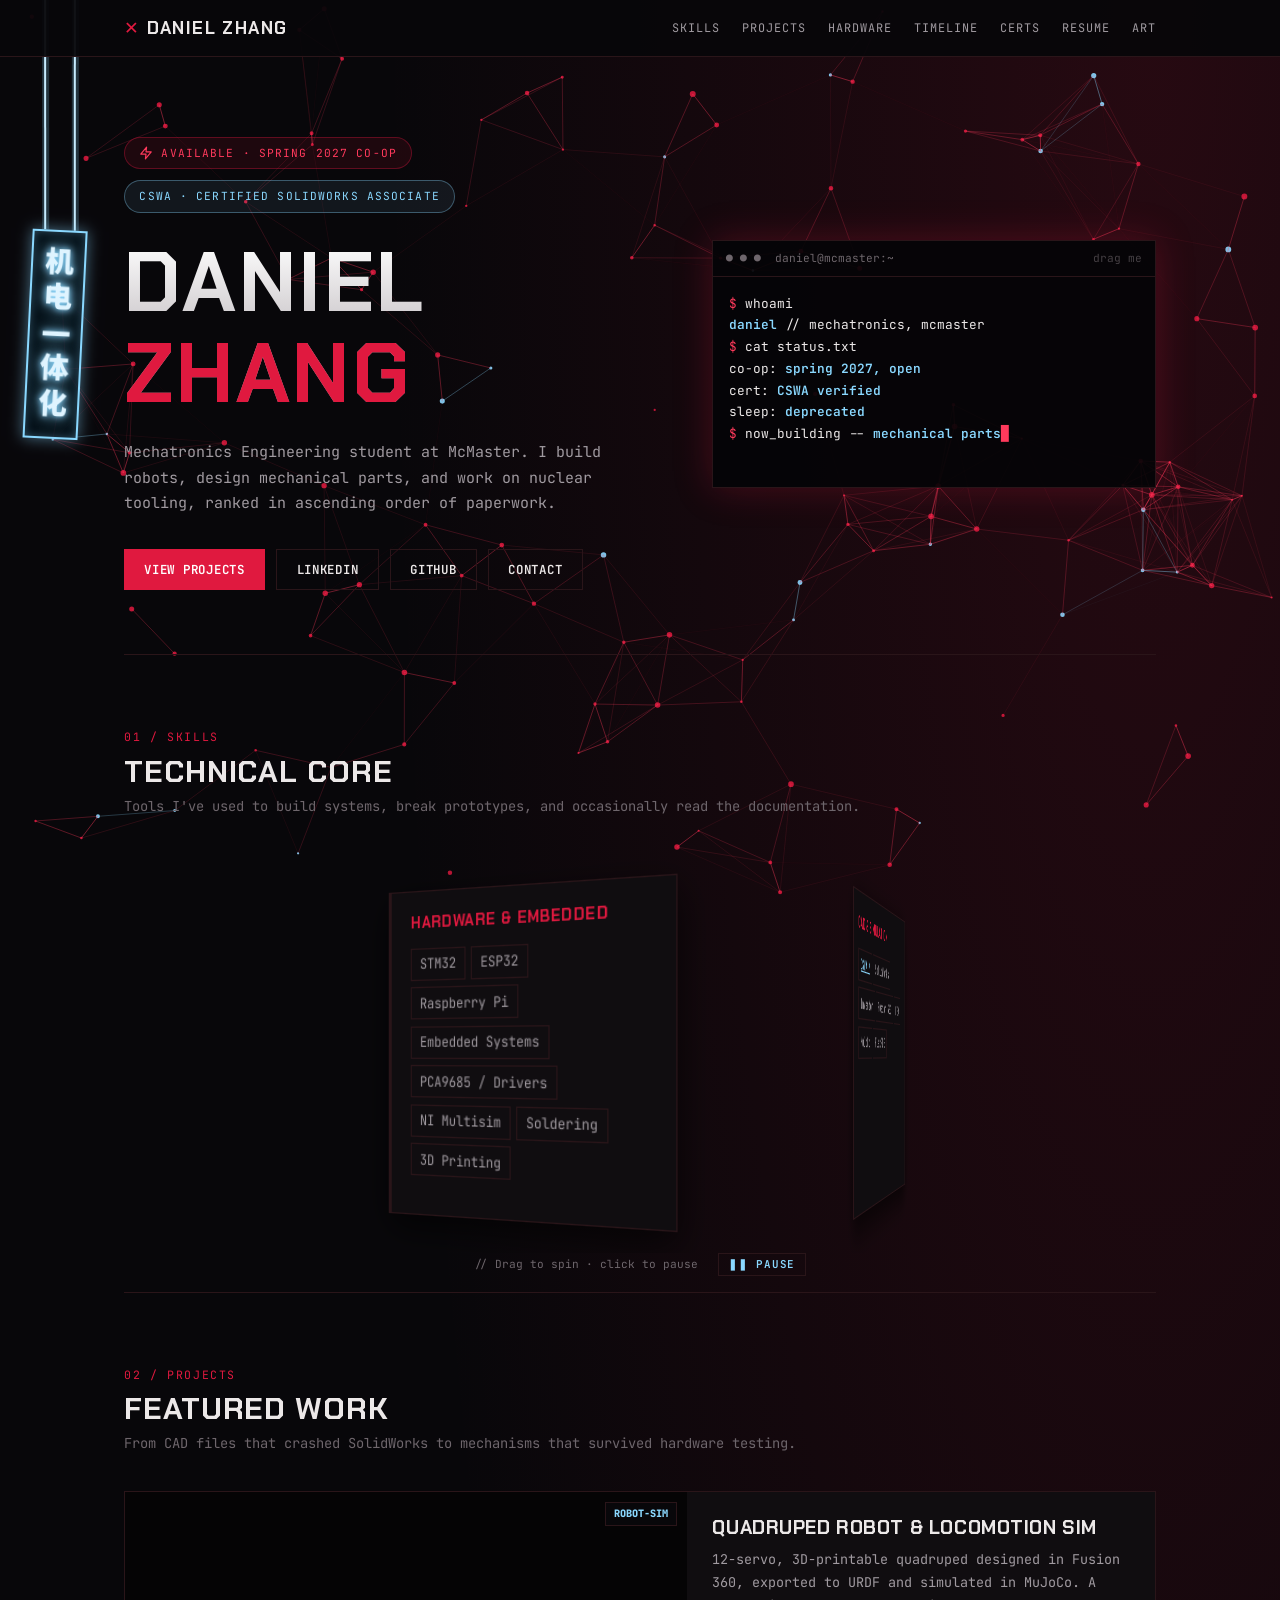
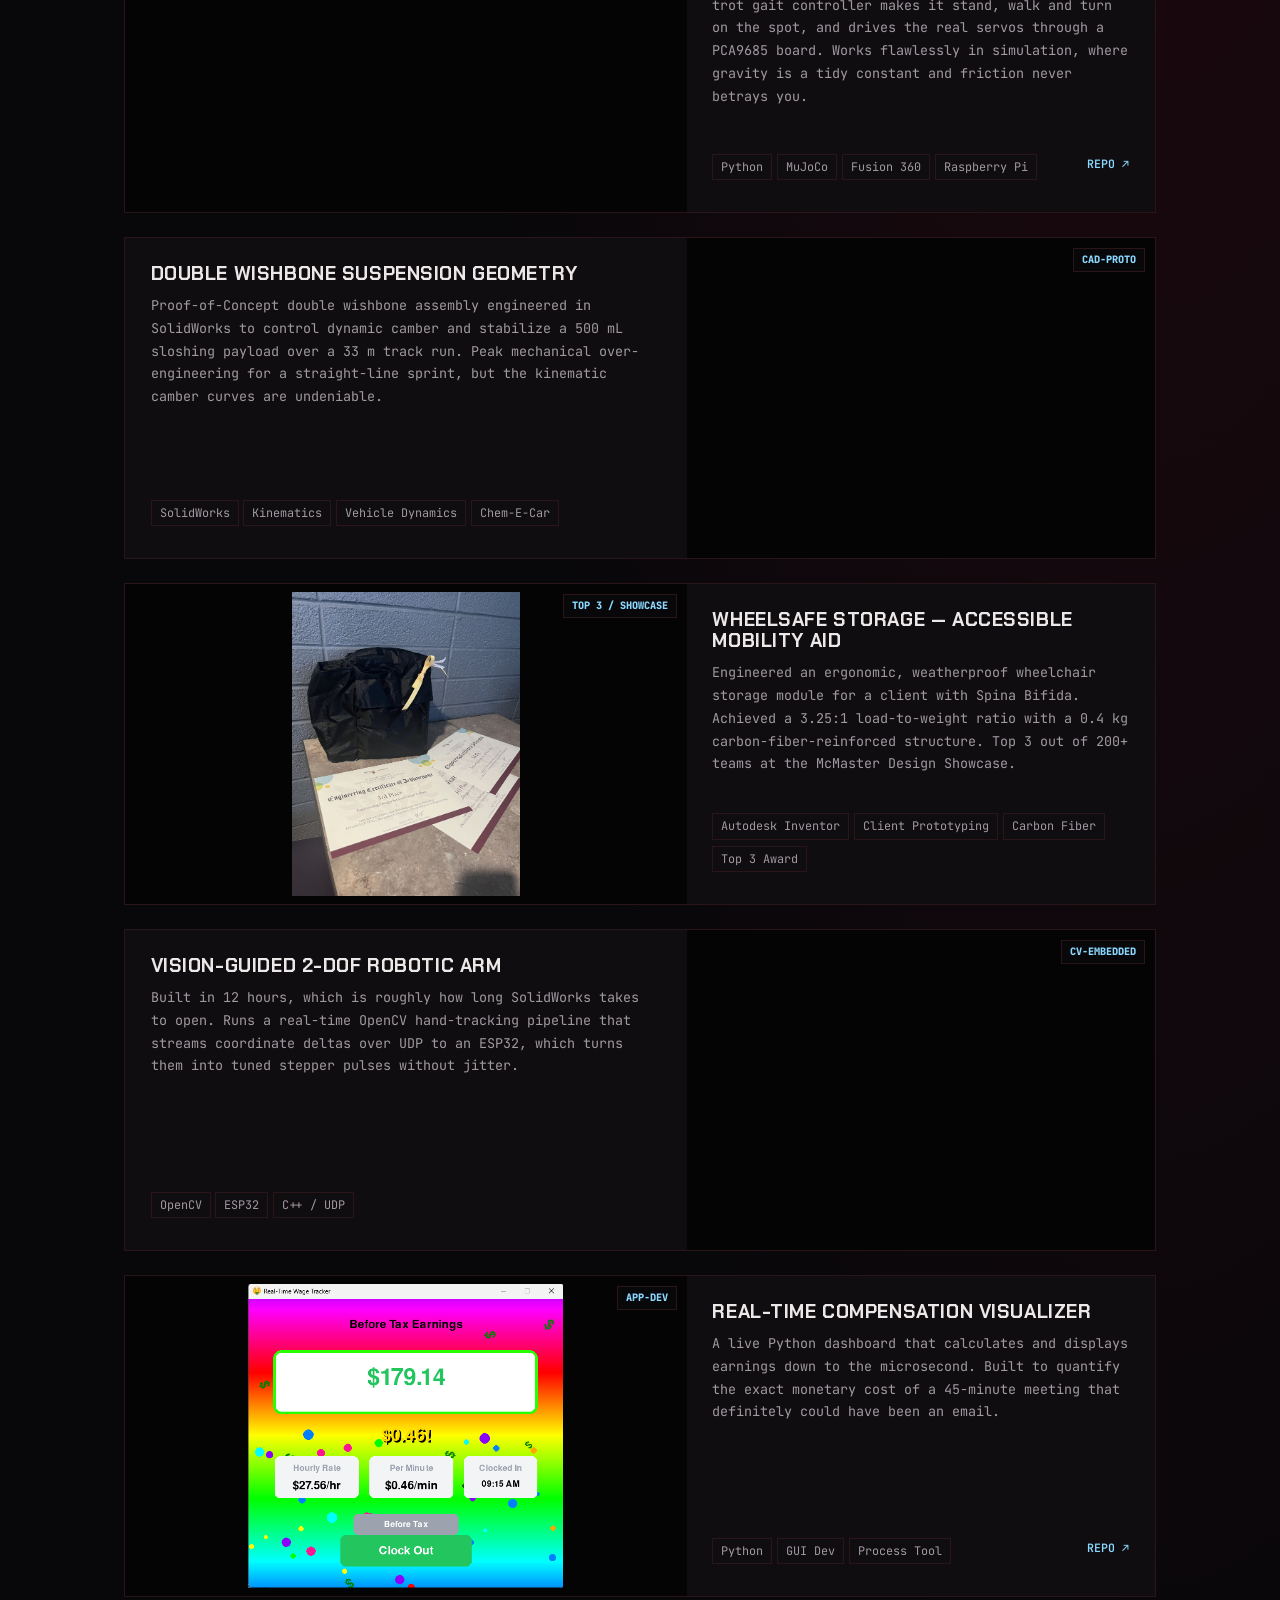
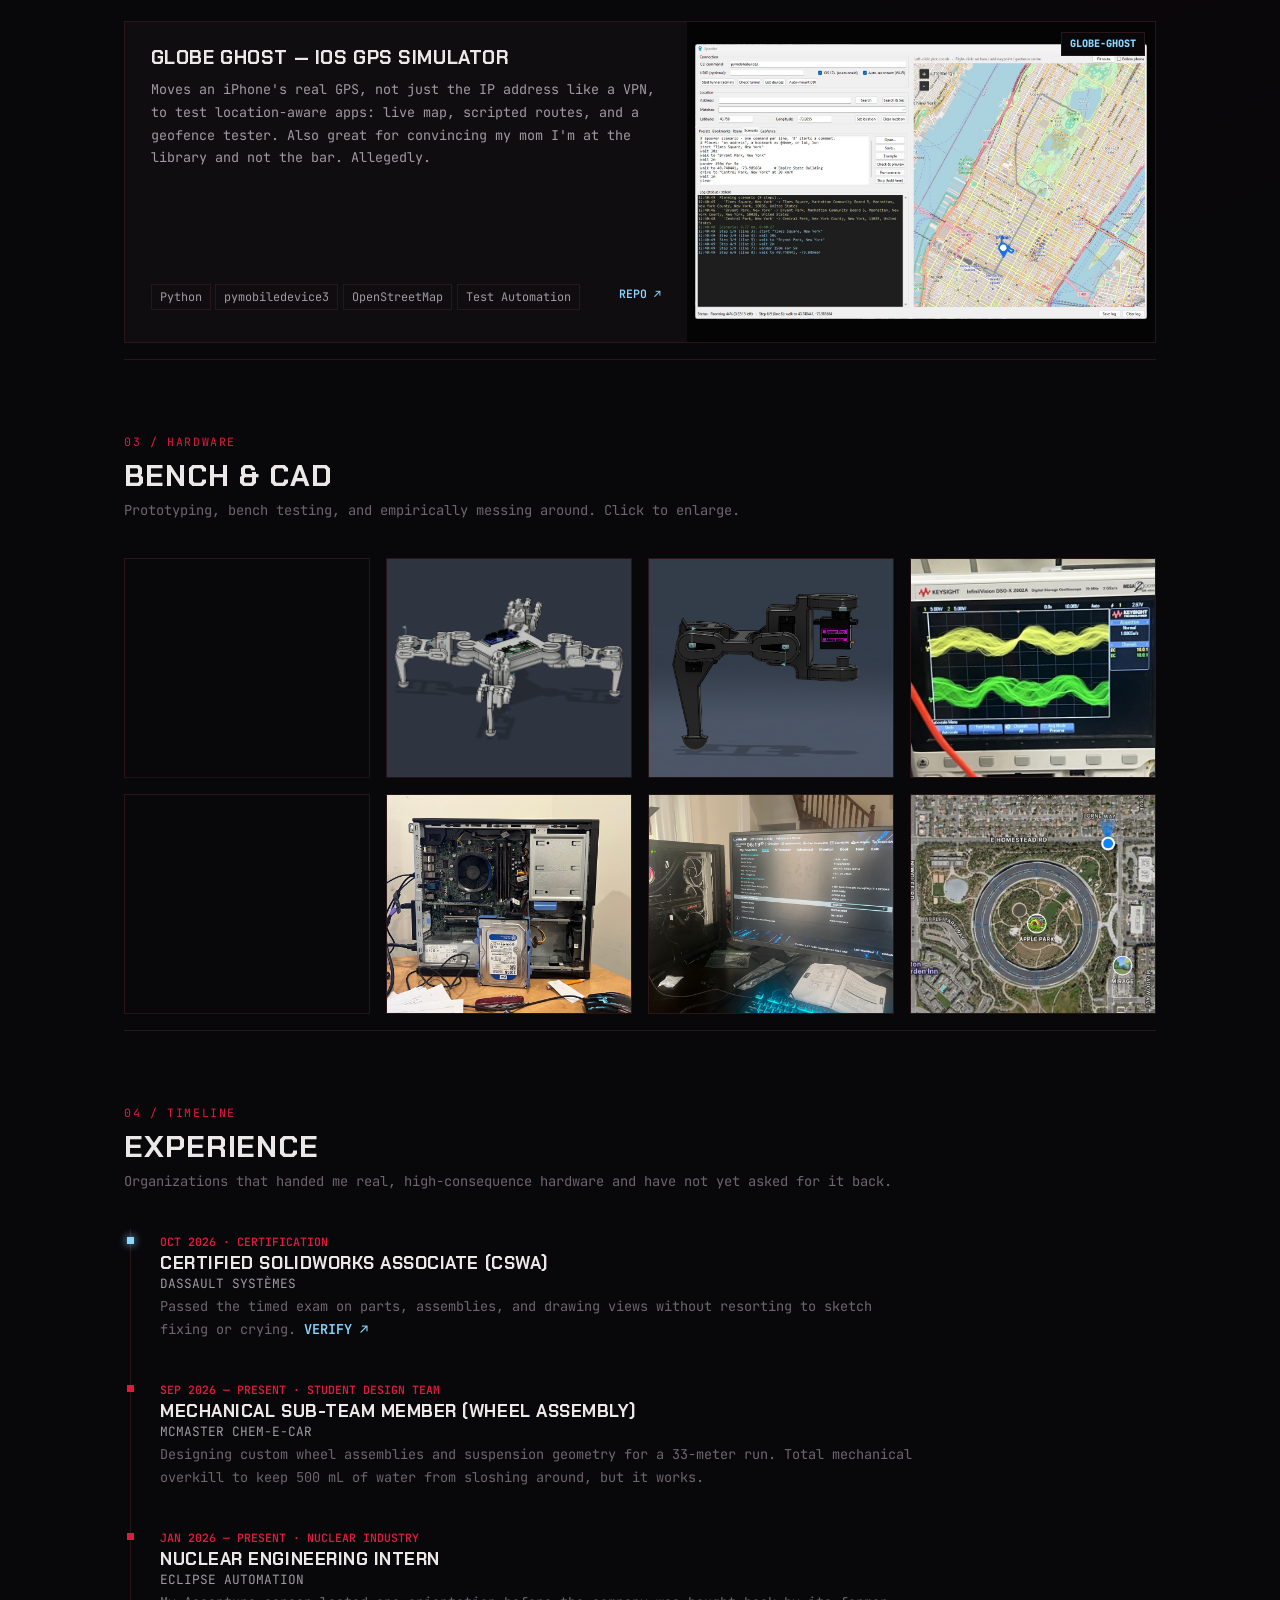
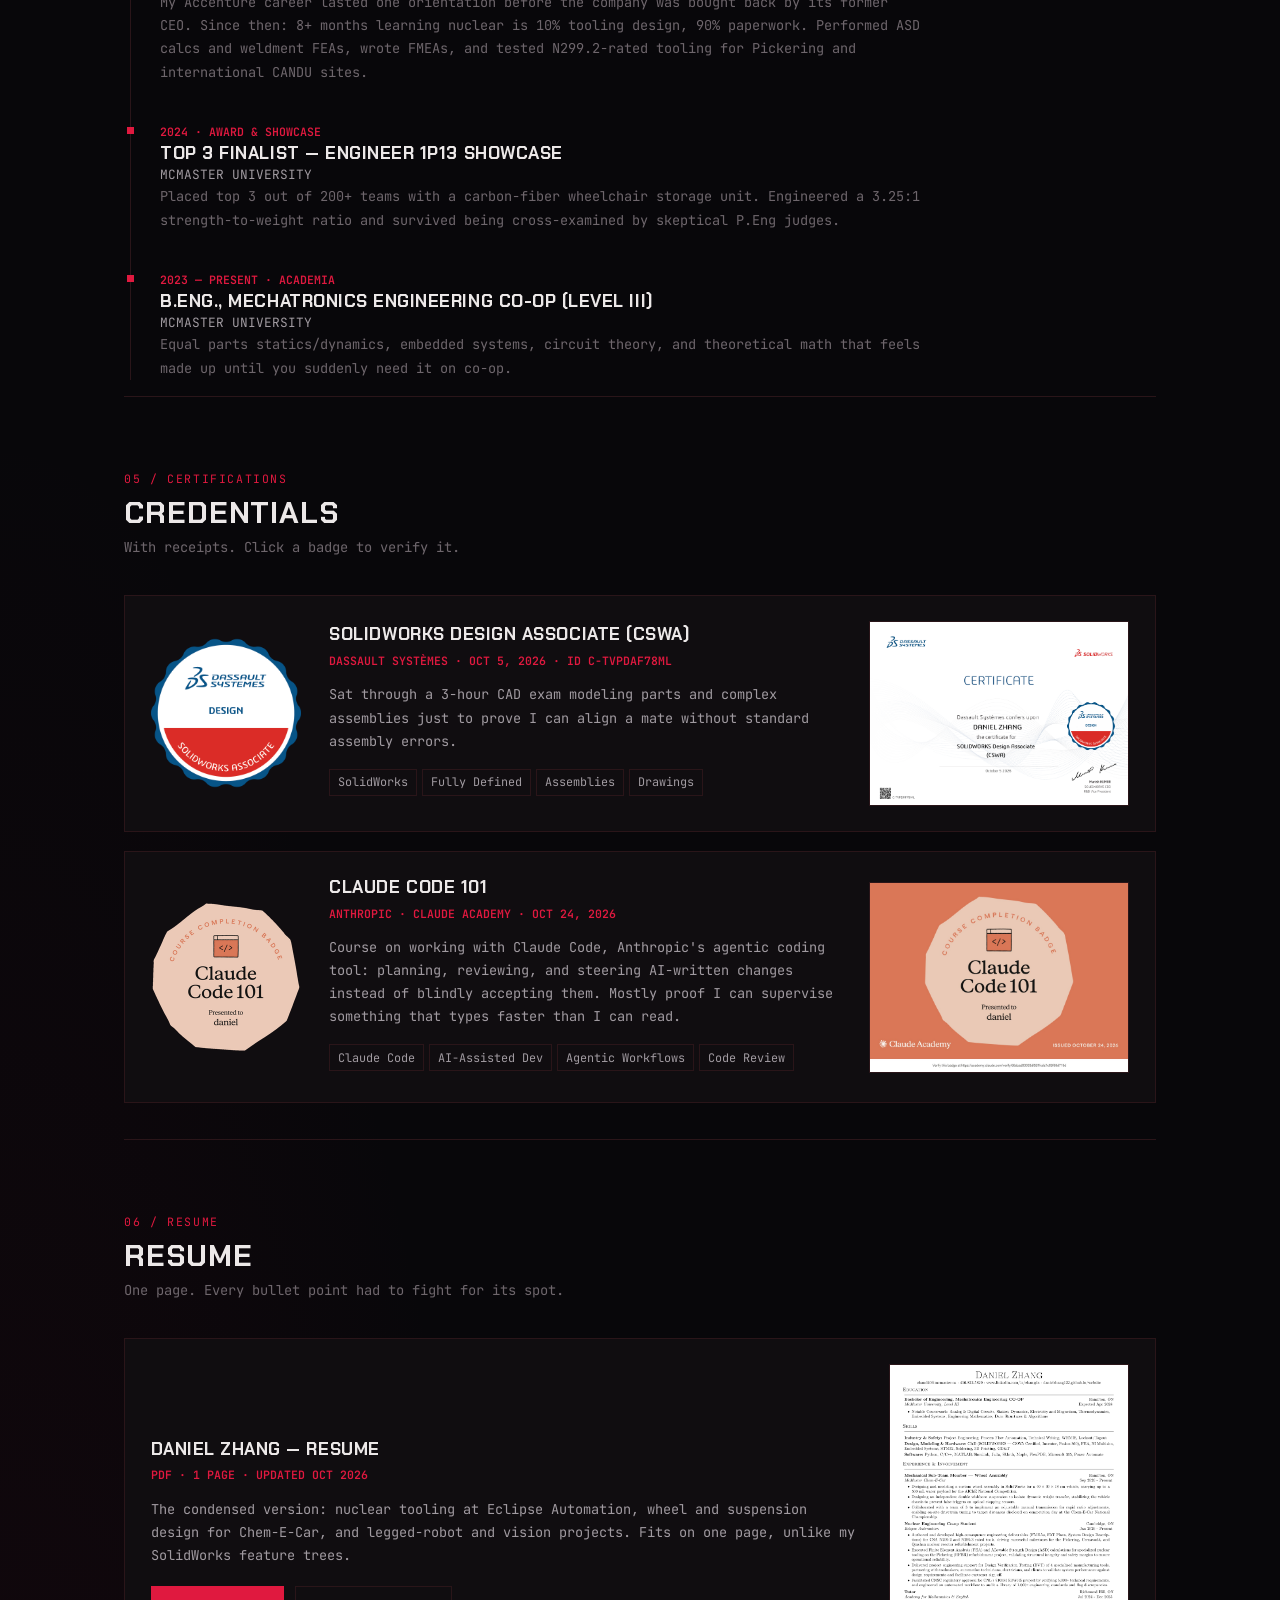
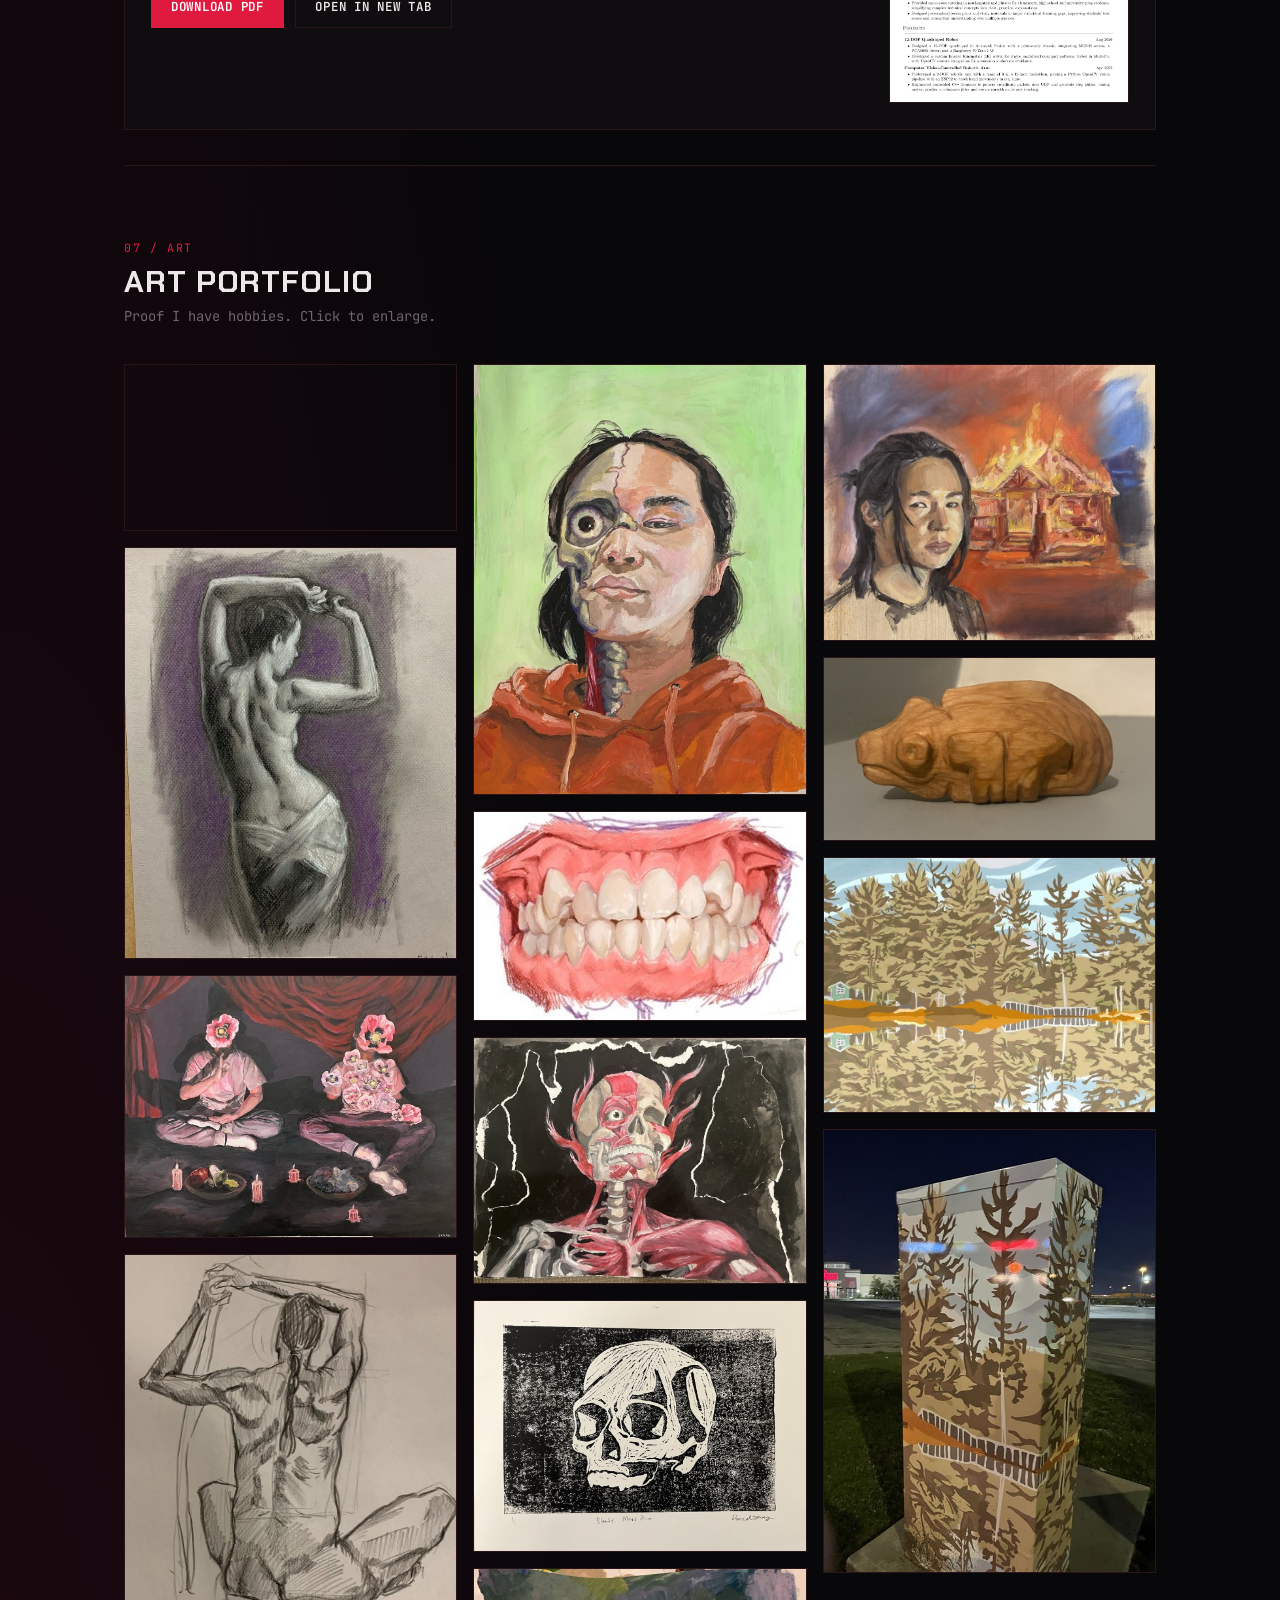
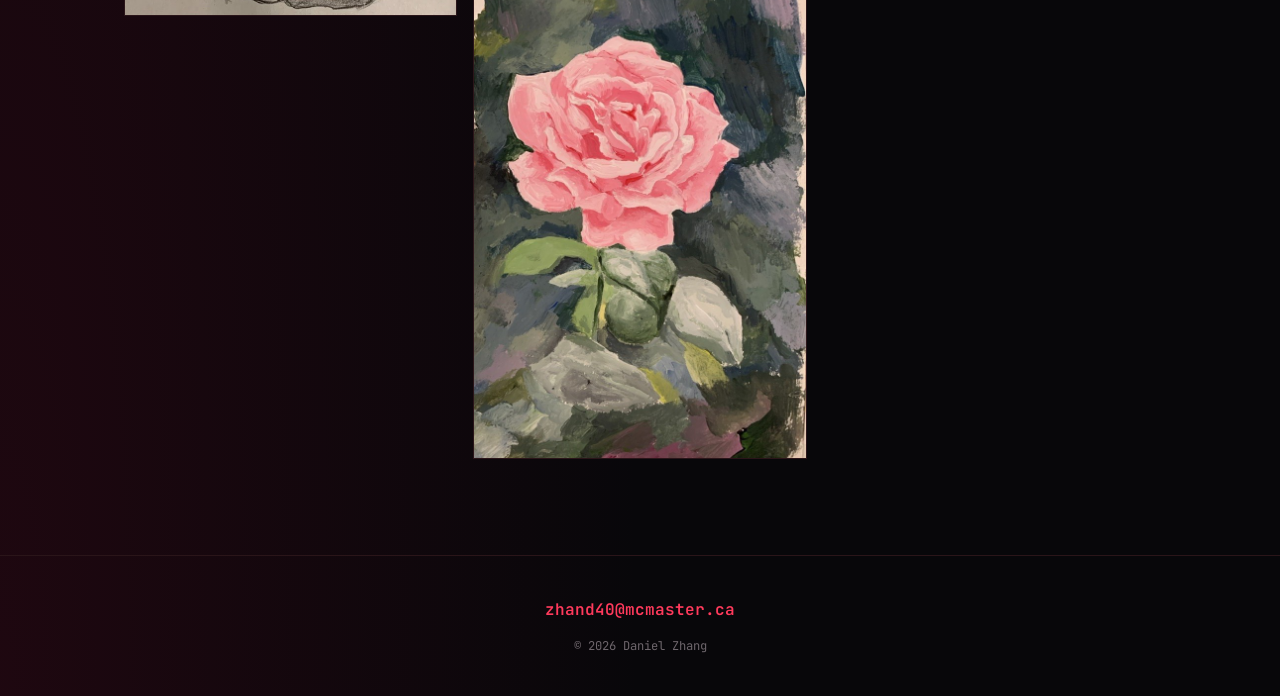
==== v1/index.html @ 4069137b "Redesign site as a minimal terminal; archive the old site in v1/ - Move the original site to v1/ (st" ====
<!DOCTYPE html>
<html lang="en">
<head>
  <meta charset="UTF-8">
  <meta name="viewport" content="width=device-width, initial-scale=1">
  <title>DANIEL ZHANG // MECHATRONICS</title>
  <meta name="description" content="Daniel Zhang — Mechatronics Engineering co-op at McMaster. Robotics, CAD, nuclear tooling.">
  <meta name="theme-color" content="#08070a">
  <meta name="robots" content="noindex">
  <link rel="icon" type="image/png" href="../images/favicon.png">
  <link rel="apple-touch-icon" href="../images/favicon.png">

  <script type="application/ld+json">
  {
    "@context": "https://schema.org",
    "@type": "Person",
    "name": "Daniel Zhang",
    "url": "https://danielzhang122.github.io/website",
    "sameAs": [
      "https://github.com/danielzhang122",
      "https://www.linkedin.com/in/zhangdz/"
    ]
  }
  </script>

  <link rel="preconnect" href="https://fonts.googleapis.com">
  <link rel="preconnect" href="https://fonts.gstatic.com" crossorigin>
  <link rel="stylesheet" href="https://fonts.googleapis.com/css2?family=Chakra+Petch:wght@500;700&family=JetBrains+Mono:wght@400;600;800&family=Noto+Sans+SC:wght@900&display=swap">
  <link rel="stylesheet" href="css/style.css">

  <script src="js/intro-glyphs.js" defer></script>
  <script src="js/intro.js" defer></script>
  <script src="js/scroll.js" defer></script>
  <script src="js/terminal.js" defer></script>
  <script src="js/neon-sign.js" defer></script>
  <script src="js/skills-carousel.js" defer></script>
  <script src="js/particles.js" defer></script>
  <script src="js/lightbox.js" defer></script>
</head>
<body>

  <!-- Intro screen. js/intro.js animates it and removes it when done. -->
  <div id="gate" role="progressbar" aria-label="Loading" tabindex="0">
    <div class="gate-halo" aria-hidden="true"></div>
    <canvas aria-hidden="true"></canvas>
    <div class="gate-label gate-name" aria-hidden="true">daniel zhang</div>
    <div class="gate-log" aria-hidden="true"></div>
    <div class="gate-hint" aria-hidden="true">ESC / S TO SKIP · CLICK TO SPEED UP</div>
  </div>

  <div id="scroll-progress"></div>
  <canvas id="particles" aria-hidden="true"></canvas>
  <div id="neon-sign" aria-hidden="true">
    <span class="wire wire-glow"></span><span class="wire wire-core"></span>
    <span class="wire wire-glow"></span><span class="wire wire-core"></span>
    <div class="neon-sign-text">机电一体化</div>
  </div>

  <nav>
    <div class="wrap">
      <a href="#top" class="logo"><b>✕</b> DANIEL ZHANG</a>
      <ul>
        <li><a href="#skills">Skills</a></li>
        <li><a href="#projects">Projects</a></li>
        <li><a href="#bench">Hardware</a></li>
        <li><a href="#experience">Timeline</a></li>
        <li><a href="#certs">Certs</a></li>
        <li><a href="#resume">Resume</a></li>
        <li><a href="#art">Art</a></li>
      </ul>
    </div>
  </nav>

  <main class="wrap" id="top">

    <div class="hero">
      <div class="hero-intro">
        <div class="pills">
          <span class="pill">
            <svg width="14" height="14" viewBox="0 0 24 24" fill="none" stroke="currentColor" stroke-width="2" stroke-linecap="round" stroke-linejoin="round" aria-hidden="true"><path d="M13 2 3 14h9l-1 8 10-12h-9z"/></svg>
            AVAILABLE · SPRING 2027 CO-OP
          </span>
          <a class="pill pill-blue" href="#certs">CSWA · CERTIFIED SOLIDWORKS ASSOCIATE</a>
        </div>
        <h1>Daniel <span>Zhang</span></h1>
        <p class="lead">Mechatronics Engineering student at McMaster. I build robots, design mechanical parts, and work on nuclear tooling, ranked in ascending order of paperwork.</p>
        <div class="btns">
          <a class="btn btn-primary" href="#projects">View projects</a>
          <a class="btn" href="https://www.linkedin.com/in/zhangdz/" target="_blank" rel="noopener">LinkedIn</a>
          <a class="btn" href="https://github.com/danielzhang122" target="_blank" rel="noopener">GitHub</a>
          <a class="btn" href="mailto:zhand40@mcmaster.ca">Contact</a>
        </div>
      </div>

      <div class="terminal" aria-hidden="true">
        <header>
          <span>● ● ● &nbsp;daniel@mcmaster:~</span>
          <span class="terminal-hint">drag me</span>
        </header>
        <div class="terminal-body">
          <em>$</em> whoami<br>
          <b>daniel</b> // mechatronics, mcmaster<br>
          <em>$</em> cat status.txt<br>
          co-op: <b>spring 2027, open</b><br>
          cert: <b>CSWA verified</b><br>
          sleep: <b>deprecated</b><br>
          <em>$</em> now_building -- <b id="terminal-typed"></b><span class="cursor">█</span>
        </div>
      </div>
    </div>

    <section id="skills">
      <div class="section-head">
        <small>01 / SKILLS</small>
        <h2>Technical core</h2>
        <p>Tools I've used to build systems, break prototypes, and occasionally read the documentation.</p>
      </div>

      <div class="carousel" id="skills-carousel">
        <div class="carousel-ring" id="skills-ring">
          <div class="skill-face" style="--i: 0">
            <h3>Hardware &amp; Embedded</h3>
            <span>STM32</span><span>ESP32</span><span>Raspberry Pi</span><span>Embedded Systems</span><span>PCA9685 / Drivers</span><span>NI Multisim</span><span>Soldering</span><span>3D Printing</span>
          </div>
          <div class="skill-face" style="--i: 1">
            <h3>CAD &amp; Simulation</h3>
            <span><a href="https://www.credly.com/badges/bcc90d7a-0618-4137-8657-ae155791fee6" target="_blank" rel="noopener">CSWA ↗</a></span><span>SolidWorks</span><span>Inventor</span><span>Fusion 360</span><span>FEA</span><span>MuJoCo</span><span>FlexPDE</span>
          </div>
          <div class="skill-face" style="--i: 2">
            <h3>Software &amp; Computation</h3>
            <span><a href="https://github.com/danielzhang122/junk-drawer" target="_blank" rel="noopener">Junk drawer ↗</a></span><span>Python (OpenCV)</span><span>C / C++</span><span>MATLAB / Simulink</span><span>Julia</span><span>SMath</span><span>Maple</span><span>Power Automate</span><span>Microsoft 365</span>
          </div>
          <div class="skill-face" style="--i: 3">
            <h3>Industry &amp; Standards</h3>
            <span>Project Engineering</span><span>CSA N299.2 / N299.3</span><span>FMEA &amp; FAT Plans</span><span>GD&amp;T</span><span>ASD Verification</span><span>Technical Writing</span><span>WHMIS / LOTO</span>
          </div>
        </div>
      </div>
      <p class="carousel-hint">
        // Drag to spin · click to pause
        <button id="skills-pause" class="pause-btn" type="button" aria-pressed="false">❚❚ PAUSE</button>
      </p>
    </section>

    <!--
      Lightbox convention: any <img>/<video> with data-lightbox opens in the viewer.
      Its alt / aria-label is the title, data-caption the description, and the
      arrows cycle through the other media inside the same [data-gallery].
    -->

    <section id="projects">
      <div class="section-head">
        <small>02 / PROJECTS</small>
        <h2>Featured work</h2>
        <p>From CAD files that crashed SolidWorks to mechanisms that survived hardware testing.</p>
      </div>

      <div class="projects" data-gallery>
        <article class="card reveal">
          <figure>
            <video src="../images/quadruped-sim.mp4" autoplay muted loop playsinline data-lightbox
                   aria-label="Quadruped Robot &amp; Locomotion Sim"
                   data-caption="12-DOF legged robotics platform &amp; locomotion sim"></video>
            <figcaption>ROBOT-SIM</figcaption>
          </figure>
          <div class="card-body">
            <div>
              <h3>Quadruped Robot &amp; Locomotion Sim</h3>
              <p>12-servo, 3D-printable quadruped designed in Fusion 360, exported to URDF and simulated in MuJoCo. A trot gait controller makes it stand, walk and turn on the spot, and drives the real servos through a PCA9685 board. Works flawlessly in simulation, where gravity is a tidy constant and friction never betrays you.</p>
            </div>
            <div class="tags"><a href="https://github.com/danielzhang122/quadruped-robot" target="_blank" rel="noopener">REPO ↗</a><span>Python</span><span>MuJoCo</span><span>Fusion 360</span><span>Raspberry Pi</span></div>
          </div>
        </article>

        <article class="card reveal">
          <figure>
            <video src="../images/suspension.mp4" autoplay muted loop playsinline data-lightbox
                   aria-label="Double Wishbone Suspension Geometry"
                   data-caption="Dynamic camber stabilization for 500 mL payload"></video>
            <figcaption>CAD-PROTO</figcaption>
          </figure>
          <div class="card-body">
            <div>
              <h3>Double Wishbone Suspension Geometry</h3>
              <p>Proof-of-Concept double wishbone assembly engineered in SolidWorks to control dynamic camber and stabilize a 500 mL sloshing payload over a 33 m track run. Peak mechanical over-engineering for a straight-line sprint, but the kinematic camber curves are undeniable.</p>
            </div>
            <div class="tags"><span>SolidWorks</span><span>Kinematics</span><span>Vehicle Dynamics</span><span>Chem-E-Car</span></div>
          </div>
        </article>

        <article class="card reveal">
          <figure>
            <img src="../images/wheelsafe.jpg" data-lightbox
                 alt="WheelSafe Storage — Accessible Mobility Aid"
                 data-caption="Accessible carbon-fiber mobility aid, Top 3 Award">
            <figcaption>TOP 3 / SHOWCASE</figcaption>
          </figure>
          <div class="card-body">
            <div>
              <h3>WheelSafe Storage — Accessible Mobility Aid</h3>
              <p>Engineered an ergonomic, weatherproof wheelchair storage module for a client with Spina Bifida. Achieved a 3.25:1 load-to-weight ratio with a 0.4 kg carbon-fiber-reinforced structure. Top 3 out of 200+ teams at the McMaster Design Showcase.</p>
            </div>
            <div class="tags"><span>Autodesk Inventor</span><span>Client Prototyping</span><span>Carbon Fiber</span><span>Top 3 Award</span></div>
          </div>
        </article>

        <article class="card reveal">
          <figure>
            <video src="../images/robotic-arm.mp4" autoplay muted loop playsinline data-lightbox
                   aria-label="Vision-Guided 2-DOF Robotic Arm"
                   data-caption="Real-time OpenCV hand tracking over UDP to ESP32"></video>
            <figcaption>CV-EMBEDDED</figcaption>
          </figure>
          <div class="card-body">
            <div>
              <h3>Vision-Guided 2-DOF Robotic Arm</h3>
              <p>Built in 12 hours, which is roughly how long SolidWorks takes to open. Runs a real-time OpenCV hand-tracking pipeline that streams coordinate deltas over UDP to an ESP32, which turns them into tuned stepper pulses without jitter.</p>
            </div>
            <div class="tags"><span>OpenCV</span><span>ESP32</span><span>C++ / UDP</span></div>
          </div>
        </article>

        <article class="card reveal">
          <figure>
            <img src="../images/wage-tracker.png" data-lightbox
                 alt="Real-Time Compensation Visualizer"
                 data-caption="Real-time Python dashboard calculating earnings">
            <figcaption>APP-DEV</figcaption>
          </figure>
          <div class="card-body">
            <div>
              <h3>Real-Time Compensation Visualizer</h3>
              <p>A live Python dashboard that calculates and displays earnings down to the microsecond. Built to quantify the exact monetary cost of a 45-minute meeting that definitely could have been an email.</p>
            </div>
            <div class="tags"><a href="https://github.com/danielzhang122/wage-tracker" target="_blank" rel="noopener">REPO ↗</a><span>Python</span><span>GUI Dev</span><span>Process Tool</span></div>
          </div>
        </article>

        <article class="card reveal">
          <figure>
            <img src="../images/spoofer.jpg" loading="lazy" data-lightbox
                 alt="Globe Ghost — iOS GPS Simulator"
                 data-caption="Mid-scenario: a scripted walk through Manhattan on the live map, logged step by step">
            <figcaption>GLOBE-GHOST</figcaption>
          </figure>
          <div class="card-body">
            <div>
              <h3>Globe Ghost — iOS GPS Simulator</h3>
              <p>Moves an iPhone's real GPS, not just the IP address like a VPN, to test location-aware apps: live map, scripted routes, and a geofence tester. Also great for convincing my mom I'm at the library and not the bar. Allegedly.</p>
            </div>
            <div class="tags"><a href="https://github.com/danielzhang122/globe-ghost" target="_blank" rel="noopener">REPO ↗</a><span>Python</span><span>pymobiledevice3</span><span>OpenStreetMap</span><span>Test Automation</span></div>
          </div>
        </article>
      </div>
    </section>

    <section id="bench">
      <div class="section-head">
        <small>03 / HARDWARE</small>
        <h2>Bench &amp; CAD</h2>
        <p>Prototyping, bench testing, and empirically messing around. Click to enlarge.</p>
      </div>

      <div class="bench-grid" data-gallery>
        <figure class="bench-item" tabindex="0">
          <video src="../images/chemecar-transmission.mp4" autoplay muted loop playsinline preload="metadata" data-lightbox
                 aria-label="Chem-E-Car Transmission"
                 data-caption="Worked on the Chem-E-Car transmission system, because apparently even a shoebox-sized car needs gear selection"></video>
          <figcaption>// Worked on the Chem-E-Car transmission system, because apparently even a shoebox-sized car needs gear selection</figcaption>
        </figure>
        <figure class="bench-item" tabindex="0">
          <img src="../images/quadruped-cad-v2.png" class="fit-whole" loading="lazy" data-lightbox
               alt="Quadruped CAD with Raspberry Pi and PCA9685 servo board"
               data-caption="Full 12-DOF quadruped assembly, now with the Raspberry Pi and servo driver on board. Twelve degrees of freedom, twelve servos, twelve fresh opportunities for a mate error.">
          <figcaption>// Full 12-DOF quadruped assembly, now with the Raspberry Pi and servo driver on board. Twelve degrees of freedom, twelve servos, twelve fresh opportunities for a mate error.</figcaption>
        </figure>
        <figure class="bench-item" tabindex="0">
          <img src="../images/quadruped-leg.png" loading="lazy" data-lightbox
               alt="Kinematic Linkage"
               data-caption="Kinematic linkage for one leg. There are four legs, so every problem here comes in a pack of four.">
          <figcaption>// Kinematic linkage for one leg. There are four legs, so every problem here comes in a pack of four.</figcaption>
        </figure>
        <figure class="bench-item" tabindex="0">
          <img src="../images/accidental-antenna.jpg" loading="lazy" data-lightbox
               alt="Accidental Antenna"
               data-caption="Accidental RF antenna: when poor probe grounding becomes generative art">
          <figcaption>// Accidental RF antenna: when poor probe grounding becomes generative art</figcaption>
        </figure>
        <figure class="bench-item" tabindex="0">
          <video src="../images/hv-discharge.mp4" autoplay muted loop playsinline preload="metadata" data-lightbox
                 aria-label="HV Discharge"
                 data-caption="HV pulse discharge test: Officially a high-voltage pulse discharge experiment, unofficially a very enthusiastic &quot;spark&quot; generator"></video>
          <figcaption>// HV pulse discharge test: Officially a high-voltage pulse discharge experiment, unofficially a very enthusiastic "spark" generator</figcaption>
        </figure>
        <figure class="bench-item" tabindex="0">
          <img src="../images/computer-bootleg.jpg" loading="lazy" data-lightbox
               alt="Dell Bootleg"
               data-caption="&quot;Acquired&quot; from high school. Upgraded the CPU/RAM with spare parts and e-waste finds and kept a 24/7 Minecraft server alive for 2 months">
          <figcaption>// "Acquired" from high school. Upgraded the CPU/RAM with spare parts and e-waste finds and kept a 24/7 Minecraft server alive for 2 months</figcaption>
        </figure>
        <figure class="bench-item" tabindex="0">
          <img src="../images/newcomputer.jpg" loading="lazy" data-lightbox
               alt="First POST"
               data-caption="The rarest sight in engineering: everything working on the first try">
          <figcaption>// The rarest sight in engineering: everything working on the first try</figcaption>
        </figure>
        <figure class="bench-item" tabindex="0">
          <img src="../images/spoofer-apple-park.jpg" loading="lazy" data-lightbox
               alt="Spoofer Field Test"
               data-caption="Exhibit A: Find My placing me at Apple Park. For the record, I have never been to Cupertino. Or California. Spoofer working as intended.">
          <figcaption>// Exhibit A: Find My placing me at Apple Park. For the record, I have never been to Cupertino. Or California. Spoofer working as intended.</figcaption>
        </figure>
      </div>
    </section>

    <section id="experience">
      <div class="section-head">
        <small>04 / TIMELINE</small>
        <h2>Experience</h2>
        <p>Organizations that handed me real, high-consequence hardware and have not yet asked for it back.</p>
      </div>

      <div class="timeline">
        <article class="reveal">
          <time>OCT 2026 · CERTIFICATION</time>
          <h3>Certified SOLIDWORKS Associate (CSWA)</h3>
          <div class="org">Dassault Systèmes</div>
          <p>Passed the timed exam on parts, assemblies, and drawing views without resorting to sketch fixing or crying. <a href="https://www.credly.com/badges/bcc90d7a-0618-4137-8657-ae155791fee6" target="_blank" rel="noopener">VERIFY ↗</a></p>
        </article>
        <article class="reveal">
          <time>SEP 2026 — PRESENT · STUDENT DESIGN TEAM</time>
          <h3>Mechanical Sub-team Member (Wheel Assembly)</h3>
          <div class="org">McMaster Chem-E-Car</div>
          <p>Designing custom wheel assemblies and suspension geometry for a 33-meter run. Total mechanical overkill to keep 500 mL of water from sloshing around, but it works.</p>
        </article>
        <article class="reveal">
          <time>JAN 2026 — PRESENT · NUCLEAR INDUSTRY</time>
          <h3>Nuclear Engineering Intern</h3>
          <div class="org">Eclipse Automation</div>
          <p>My Accenture career lasted one orientation before the company was bought back by its former CEO. Since then: 8+ months learning nuclear is 10% tooling design, 90% paperwork. Performed ASD calcs and weldment FEAs, wrote FMEAs, and tested N299.2-rated tooling for Pickering and international CANDU sites.</p>
        </article>
        <article class="reveal">
          <time>2024 · AWARD &amp; SHOWCASE</time>
          <h3>Top 3 Finalist — ENGINEER 1P13 Showcase</h3>
          <div class="org">McMaster University</div>
          <p>Placed top 3 out of 200+ teams with a carbon-fiber wheelchair storage unit. Engineered a 3.25:1 strength-to-weight ratio and survived being cross-examined by skeptical P.Eng judges.</p>
        </article>
        <article class="reveal">
          <time>2023 — PRESENT · ACADEMIA</time>
          <h3>B.Eng., Mechatronics Engineering CO-OP (Level III)</h3>
          <div class="org">McMaster University</div>
          <p>Equal parts statics/dynamics, embedded systems, circuit theory, and theoretical math that feels made up until you suddenly need it on co-op.</p>
        </article>
      </div>
    </section>

    <section id="certs">
      <div class="section-head">
        <small>05 / CERTIFICATIONS</small>
        <h2>Credentials</h2>
        <p>With receipts. Click a badge to verify it.</p>
      </div>

      <div class="panel reveal">
        <a class="badge-link" href="https://www.credly.com/badges/bcc90d7a-0618-4137-8657-ae155791fee6" target="_blank" rel="noopener">
          <img src="../images/cswa-badge.png" alt="SOLIDWORKS Design Associate badge" width="150" height="150" loading="lazy">
        </a>
        <div>
          <h3>SOLIDWORKS Design Associate (CSWA)</h3>
          <div class="meta">Dassault Systèmes · Oct 5, 2026 · ID C-TVPDAF78ML</div>
          <p>Sat through a 3-hour CAD exam modeling parts and complex assemblies just to prove I can align a mate without standard assembly errors.</p>
          <div class="tags"><span>SolidWorks</span><span>Fully Defined</span><span>Assemblies</span><span>Drawings</span></div>
        </div>
        <img src="../images/cswa-certificate.png" loading="lazy" data-lightbox
             alt="CSWA Certificate"
             data-caption="Issued by Dassault Systèmes, Oct 5 2026">
      </div>

      <div class="panel reveal">
        <a class="badge-link" href="https://academy.claude.com/verify/66dcad03033df581fcda7c09f68d719d" target="_blank" rel="noopener">
          <img src="../images/claude-code-101-badge.png" alt="Claude Code 101 course completion badge" width="150" height="150" loading="lazy">
        </a>
        <div>
          <h3>Claude Code 101</h3>
          <div class="meta">Anthropic · Claude Academy · Oct 24, 2026</div>
          <p>Course on working with Claude Code, Anthropic's agentic coding tool: planning, reviewing, and steering AI-written changes instead of blindly accepting them. Mostly proof I can supervise something that types faster than I can read.</p>
          <div class="tags"><span>Claude Code</span><span>AI-Assisted Dev</span><span>Agentic Workflows</span><span>Code Review</span></div>
        </div>
        <img src="../images/claude-code-101-certificate.jpg" loading="lazy" data-lightbox
             alt="Claude Code 101 Badge"
             data-caption="Issued by Claude Academy, Oct 24 2026">
      </div>
    </section>

    <section id="resume">
      <div class="section-head">
        <small>06 / RESUME</small>
        <h2>Resume</h2>
        <p>One page. Every bullet point had to fight for its spot.</p>
      </div>

      <div class="panel panel-resume reveal">
        <div>
          <h3>Daniel Zhang — Resume</h3>
          <div class="meta">PDF · 1 page · Updated Oct 2026</div>
          <p>The condensed version: nuclear tooling at Eclipse Automation, wheel and suspension design for Chem-E-Car, and legged-robot and vision projects. Fits on one page, unlike my SolidWorks feature trees.</p>
          <div class="btns">
            <a class="btn btn-primary" href="../Daniel_Zhang_Resume.pdf" download>Download PDF</a>
            <a class="btn" href="../Daniel_Zhang_Resume.pdf" target="_blank" rel="noopener">Open in new tab</a>
          </div>
        </div>
        <img src="../images/resume-preview.png" loading="lazy" data-lightbox
             alt="Resume"
             data-caption="Daniel Zhang, Mechatronics Engineering">
      </div>
    </section>

    <section id="art">
      <div class="section-head">
        <small>07 / ART</small>
        <h2>Art portfolio</h2>
        <p>Proof I have hobbies. Click to enlarge.</p>
      </div>

      <div class="art-grid" data-gallery>
        <video src="../images/blender.mp4" autoplay muted loop playsinline preload="metadata" data-lightbox
               aria-label="Hang In There"
               data-caption="A visual reminder to save your work before attempting a render."></video>
        <img src="../images/sketch-2.jpg" loading="lazy" data-lightbox
             alt="Toned Back Study"
             data-caption="Charcoal on paper. I still find black dust from this on my desk.">
        <img src="../images/painting.jpg" loading="lazy" data-lightbox
             alt="Floral Heads"
             data-caption="Painting faces requires perfect symmetry. Painting flowers over them does not. Efficiency.">
        <img src="../images/sketch.jpg" loading="lazy" data-lightbox
             alt="Live Figure Drawing"
             data-caption="Stared intensely at the back of a naked man for an hour just to avoid drawing his hands.">
        <img src="../images/self-portrait-3.jpg" loading="lazy" data-lightbox
             alt="Half Dead Portrait"
             data-caption="Acrylic self-portrait. How it feels to fix broken CAD constraints at 2 AM.">
        <img src="../images/digital-teeth.jpeg" loading="lazy" data-lightbox
             alt="Dental Study"
             data-caption="A reminder to floss. Or else I will draw your teeth.">
        <img src="../images/skull.jpg" loading="lazy" data-lightbox
             alt="Flayed Skull"
             data-caption="Anatomical study of facial musculature. Mostly an excuse to use up my red paint.">
        <img src="../images/skull2.jpg" loading="lazy" data-lightbox
             alt="Block Print Skull"
             data-caption="Linocut print. The hardest part was not gouging my thumb with the carving tool.">
        <img src="../images/flower.jpg" loading="lazy" data-lightbox
             alt="Pink Rose"
             data-caption="The mandatory flower painting to prove to my mom I can paint nice things.">
        <img src="../images/self-portrait-1.jpg" loading="lazy" data-lightbox
             alt="Everything Is Fine"
             data-caption="Just a totally normal self-portrait with zero underlying metaphors.">
        <img src="../images/chameleon.jpg" loading="lazy" data-lightbox
             alt="Wood Lizard"
             data-caption="Carved from a single block of wood. The chisel slipped and I needed 11 stitches.">
        <img src="../images/lake-reflection.jpg" loading="lazy" data-lightbox
             alt="Lake Reflection"
             data-caption="A digital landscape that won a local contest. Naturally, they printed it on a municipal utility box.">
        <img src="../images/utility-box-install.jpg" loading="lazy" data-lightbox
             alt="Utility Box Install"
             data-caption="Here it is in the wild, circa 2022. I can now claim public infrastructure installations.">
      </div>
    </section>

  </main>

  <footer>
    <div class="wrap">
      <a href="mailto:zhand40@mcmaster.ca">zhand40@mcmaster.ca</a>
      <p>© 2026 Daniel Zhang</p>
    </div>
  </footer>

  <div id="lightbox" role="dialog" aria-modal="true" aria-label="Image viewer">
    <button class="lightbox-nav lightbox-prev" type="button" aria-label="Previous image">‹</button>
    <img alt="">
    <video muted loop playsinline hidden></video>
    <p class="lightbox-caption"></p>
    <span class="lightbox-count"></span>
    <button class="lightbox-nav lightbox-next" type="button" aria-label="Next image">›</button>
  </div>

</body>
</html>
---- v1/css/style.css ----
/* ==========================================================================
   Tokens
   ========================================================================== */

:root {
  --bg: #08070a;
  --card: #100d10;
  --line: #2a1519;
  --ink: #ece8e8;
  --mute: #a09aa0;
  --dim: #6e666c;
  --red: #e0193f;
  --hot: #ff3a5c;
  --blue: #8ad8ff;

  --mono: 'JetBrains Mono', ui-monospace, Menlo, Consolas, monospace;
  --display: 'Chakra Petch', system-ui, sans-serif;

  --content-width: 1080px;
  --nav-height: 56px;
  --ease-out: cubic-bezier(.22, .61, .36, 1);
}


/* ==========================================================================
   Base
   ========================================================================== */

*,
*::before,
*::after {
  box-sizing: border-box;
  margin: 0;
  padding: 0;
}

html {
  scroll-behavior: smooth;
  scroll-padding-top: calc(var(--nav-height) + 16px);
}

body {
  position: relative;
  background-color: var(--bg);
  background-image:
    radial-gradient(ellipse 60% 40% at 90% 0, rgba(224, 25, 63, .14), transparent),
    radial-gradient(ellipse 50% 40% at 0 100%, rgba(120, 10, 40, .2), transparent);
  color: var(--ink);
  font: 400 15px/1.7 var(--mono);
}

a { color: inherit; }

img,
video {
  display: block;
  max-width: 100%;
}

:focus-visible {
  outline: 2px solid var(--blue);
  outline-offset: 3px;
}

::selection {
  background: var(--blue);
  color: #000;
}

h1,
h2,
h3 {
  font-family: var(--display);
  text-transform: uppercase;
  letter-spacing: .03em;
  line-height: 1.1;
}

.wrap {
  max-width: var(--content-width);
  margin: 0 auto;
  padding: 0 1.5rem;
}

main {
  position: relative;
}

@keyframes blink {
  50% { opacity: .25; }
}


/* ==========================================================================
   Background layers: scroll bar, particle network, neon sign
   ========================================================================== */

#scroll-progress {
  position: fixed;
  top: 0;
  left: 0;
  z-index: 60;
  width: 100%;
  height: 3px;
  background: linear-gradient(90deg, var(--red), var(--blue));
  /* Scaled rather than resized, so scrolling never triggers layout. */
  transform: scaleX(0);
  transform-origin: left;
}

#particles {
  position: fixed;
  inset: 0;
  z-index: 0;
  width: 100%;
  height: 100%;
  pointer-events: none;
}

/* Hanging sign in the left margin. Only shown when there's room for it. */
#neon-sign {
  position: absolute;
  top: 0;
  left: 0;
  z-index: 2;
  display: none;
  width: 100%;
  height: 520px;
  pointer-events: none;
}

@media (min-width: 1280px) {
  #neon-sign { display: block; }
}

/* Wires are 1px-tall bars that js/neon-sign.js stretches and rotates with
   transform only, so the swinging never triggers layout. */
.wire {
  position: absolute;
  top: 0;
  left: 0;
  height: 1px;
  transform-origin: 50% 0;
}

.wire-glow {
  width: 7px;
  margin-left: -3.5px;
  background: #8ad8ff;
  opacity: .22;
}

.wire-core {
  width: 2px;
  margin-left: -1px;
  background: #c6ecff;
}

.neon-sign-text {
  position: absolute;
  top: 230px; /* keep in sync with SIGN_TOP in js/neon-sign.js */
  padding: .9rem .5rem;
  border: 2px solid var(--blue);
  background: rgba(4, 18, 28, .82);
  box-shadow: 0 0 14px rgba(138, 216, 255, .5), inset 0 0 10px rgba(138, 216, 255, .3);
  color: #dff4ff;
  font: 900 1.8rem/1.2 'Noto Sans SC', var(--display);
  letter-spacing: .22em;
  text-shadow: 0 0 6px var(--blue), 0 0 16px var(--blue);
  white-space: nowrap;
  writing-mode: vertical-rl;
  transform-origin: 50% 0;
  will-change: transform;
  animation: flicker 7.5s infinite;
}

@keyframes flicker {
  0%, 18%, 22%, 25%, 53%, 57%, 100% { opacity: 1; }
  20%, 24% { opacity: .2; }
  55% { opacity: .45; }
}


/* ==========================================================================
   Navigation
   ========================================================================== */

nav {
  position: sticky;
  top: 0;
  z-index: 50;
  border-bottom: 1px solid var(--line);
  /* Near-opaque instead of backdrop-filter: blurring the animated canvas
     underneath would be recomputed every frame. */
  background: rgba(8, 7, 10, .95);
}

nav .wrap {
  display: flex;
  align-items: center;
  justify-content: space-between;
  height: var(--nav-height);
}

.logo {
  font: 700 1.1rem var(--display);
  letter-spacing: .08em;
  text-decoration: none;
}

.logo b { color: var(--red); }

nav ul {
  display: flex;
  gap: 1.4rem;
  list-style: none;
}

nav li a {
  padding: .3rem 0;
  border-bottom: 1px solid transparent;
  color: var(--mute);
  font-size: .74rem;
  letter-spacing: .08em;
  text-decoration: none;
  text-transform: uppercase;
}

nav li a:hover {
  border-color: var(--blue);
  color: var(--blue);
}


/* ==========================================================================
   Buttons, pills, tags
   ========================================================================== */

.btns {
  display: flex;
  flex-wrap: wrap;
  gap: .7rem;
}

.btn {
  padding: .7rem 1.2rem;
  border: 1px solid var(--line);
  font: 600 .78rem var(--mono);
  letter-spacing: .06em;
  text-decoration: none;
  text-transform: uppercase;
  transition: .2s;
}

.btn:hover {
  border-color: var(--blue);
  color: var(--blue);
}

.btn-primary {
  border-color: var(--red);
  background: var(--red);
  color: #fff;
}

.btn-primary:hover {
  background: var(--hot);
  color: #fff;
}

.pills {
  display: flex;
  flex-wrap: wrap;
  gap: .7rem;
  margin-bottom: 1.5rem;
}

.pill {
  display: flex;
  align-items: center;
  gap: .5rem;
  width: fit-content;
  padding: .35rem .9rem;
  border: 1px solid rgba(224, 25, 63, .35);
  border-radius: 999px;
  background: rgba(224, 25, 63, .1);
  color: var(--hot);
  font-size: .7rem;
  letter-spacing: .1em;
  text-decoration: none;
}

.pill-blue {
  border-color: rgba(138, 216, 255, .35);
  background: rgba(138, 216, 255, .08);
  color: var(--blue);
}

a.pill-blue:hover { background: rgba(138, 216, 255, .16); }

.tags span,
.skill-face span {
  display: inline-block;
  margin: 0 .3rem .35rem 0;
  padding: .15rem .5rem;
  border: 1px solid var(--line);
  color: var(--mute);
  font-size: .74rem;
}

.tags span:hover,
.skill-face span:hover {
  border-color: var(--blue);
  color: #fff;
}

.tags a {
  float: right;
  color: var(--blue);
  font-size: .72rem;
  font-weight: 600;
  text-decoration: none;
}


/* ==========================================================================
   Hero
   ========================================================================== */

.hero {
  display: grid;
  grid-template-columns: 1.2fr 1fr;
  gap: 3.5rem;
  align-items: center;
  padding: 5rem 0 4rem;
}

.hero h1 {
  margin-bottom: 1.3rem;
  background: linear-gradient(#fff, #9a9298);
  -webkit-background-clip: text;
  background-clip: text;
  color: transparent;
  font-size: clamp(2.8rem, 8vw, 5.2rem);
}

.hero h1 span { color: var(--red); }

.lead {
  max-width: 520px;
  margin-bottom: 2rem;
  color: var(--mute);
}

/* Staggered fade-up, triggered once the intro finishes (body.is-ready). */
.hero-intro > * { opacity: 0; }

.is-ready .hero-intro > * { animation: fade-up .8s ease-in-out forwards; }
.is-ready .hero-intro > :nth-child(1) { animation-delay: .5s; }
.is-ready .hero-intro > :nth-child(2) { animation-delay: .7s; }
.is-ready .hero-intro > :nth-child(3) { animation-delay: .9s; }
.is-ready .hero-intro > :nth-child(4) { animation-delay: 1.1s; }

@keyframes fade-up {
  from {
    opacity: 0;
    transform: translateY(20px);
  }
  to {
    opacity: 1;
    transform: none;
  }
}

.terminal {
  position: relative;
  z-index: 10;
  border: 1px solid var(--line);
  background: rgba(5, 5, 7, .92);
  box-shadow: 0 0 35px rgba(224, 25, 63, .25);
  font-size: .8rem;
  transition: translate .35s var(--ease-out), box-shadow .2s;
}

/* Dragged via the title bar (js/terminal.js). */
.terminal.is-dragging {
  box-shadow: 0 0 50px rgba(224, 25, 63, .45), 0 18px 40px rgba(0, 0, 0, .6);
  transition: box-shadow .2s;
}

.terminal header {
  display: flex;
  justify-content: space-between;
  padding: .5rem .8rem;
  border-bottom: 1px solid var(--line);
  color: var(--dim);
  font-size: .7rem;
  cursor: grab;
  touch-action: none;
  user-select: none;
}

.terminal.is-dragging header { cursor: grabbing; }

.terminal-hint {
  opacity: .6;
  transition: opacity .2s, color .2s;
}

.terminal header:hover .terminal-hint {
  color: var(--blue);
  opacity: 1;
}

.terminal-body {
  min-height: 210px;
  padding: 1rem;
}

.terminal em {
  color: var(--hot);
  font-style: normal;
}

.terminal b {
  color: var(--blue);
  font-weight: 600;
}

.terminal .cursor {
  color: var(--hot);
  animation: blink 1s steps(2) infinite;
}


/* ==========================================================================
   Sections
   ========================================================================== */

section {
  padding: 4.5rem 0 1rem;
  border-top: 1px solid var(--line);
}

.section-head { margin-bottom: 2.2rem; }

.section-head small {
  display: block;
  margin-bottom: .5rem;
  color: var(--red);
  font-size: .72rem;
  letter-spacing: .14em;
}

.section-head h2 {
  margin-bottom: .4rem;
  font-size: 1.9rem;
}

.section-head p {
  color: var(--dim);
  font-size: .86rem;
}

/* Fade-in as elements scroll into view (see js/scroll.js). */
.reveal {
  opacity: 0;
  transform: translateY(16px);
  transition: opacity .6s, transform .6s;
}

.reveal.is-visible {
  opacity: 1;
  transform: none;
}


/* ==========================================================================
   Skills carousel
   ========================================================================== */

.carousel {
  position: relative;
  display: flex;
  align-items: center;
  justify-content: center;
  height: 400px;
  overflow: hidden;
  perspective: 1100px;
  cursor: grab;
  touch-action: pan-y;
  user-select: none;
}

.carousel:active { cursor: grabbing; }

.carousel-ring {
  position: relative;
  width: 260px;
  height: 270px;
  transform-style: preserve-3d;
}

.skill-face {
  position: absolute;
  inset: 0;
  padding: 1.2rem;
  border: 1px solid var(--line);
  border-left: 3px solid var(--line);
  background: var(--card);
  box-shadow: 0 10px 30px rgba(0, 0, 0, .7);
  transform: rotateY(calc(var(--i) * 90deg)) translateZ(240px);
  backface-visibility: hidden;
  transition: border-color .2s, box-shadow .2s;
}

.skill-face:hover {
  border-left-color: var(--red);
  box-shadow: 0 0 22px rgba(224, 25, 63, .35);
}

.skill-face h3 {
  margin-bottom: .8rem;
  color: var(--red);
  font-size: .85rem;
}

.skill-face a { color: var(--blue); }

.carousel-hint {
  color: var(--dim);
  font-size: .7rem;
  text-align: center;
}

.pause-btn {
  margin-left: .8rem;
  padding: .2rem .6rem;
  border: 1px solid var(--line);
  background: none;
  color: var(--blue);
  font: 600 .68rem var(--mono);
  letter-spacing: .08em;
  cursor: pointer;
  transition: .2s;
}

.pause-btn:hover { border-color: var(--blue); }


/* ==========================================================================
   Project cards
   ========================================================================== */

.projects {
  display: grid;
  gap: 1.5rem;
}

.card {
  display: grid;
  grid-template-columns: 1.2fr 1fr;
  border: 1px solid var(--line);
  background: var(--card);
  transition: border-color .2s;
}

.card:hover { border-color: var(--red); }

.card:nth-child(even) figure { order: 2; }

.card figure {
  position: relative;
  height: 320px;
  overflow: hidden;
  background: #050405;
  cursor: zoom-in;
}

.card figure > :is(img, video) {
  width: 100%;
  height: 100%;
  padding: .5rem;
  object-fit: contain;
}

.card figcaption {
  position: absolute;
  top: 10px;
  right: 10px;
  padding: .15rem .5rem;
  border: 1px solid var(--line);
  background: var(--bg);
  color: var(--blue);
  font-size: .64rem;
  font-weight: 800;
}

.card-body {
  display: flex;
  flex-direction: column;
  justify-content: space-between;
  gap: 1.2rem;
  padding: 1.6rem;
}

.card h3 {
  margin-bottom: .6rem;
  font-size: 1.2rem;
}

.card p {
  color: var(--mute);
  font-size: .84rem;
}


/* ==========================================================================
   Hardware grid and art masonry
   ========================================================================== */

.bench-grid {
  display: grid;
  grid-template-columns: repeat(auto-fill, minmax(230px, 1fr));
  gap: 1rem;
}

.bench-item {
  position: relative;
  overflow: hidden;
  cursor: zoom-in;
}

.bench-item > :is(img, video),
.art-grid > :is(img, video) {
  width: 100%;
  border: 1px solid var(--line);
  cursor: zoom-in;
}

.bench-item > :is(img, video) {
  height: 220px;
  object-fit: cover;
}

/* Wide shots that must not lose their edges: letterbox in the image's own flat background colour. */
.bench-item > img.fit-whole {
  object-fit: contain;
  background: #2e3440;
}

.bench-item:hover > :is(img, video),
.art-grid > :is(img, video):hover {
  border-color: var(--red);
}

/* Caption slides up from the bottom on hover/focus. */
.bench-item figcaption {
  position: absolute;
  inset: auto 0 0;
  padding: .45rem .75rem;
  border-top: 1px solid var(--line);
  background: rgba(8, 7, 10, .93);
  color: var(--mute);
  font-size: .72rem;
  pointer-events: none;
  transform: translateY(100%);
  transition: transform .2s;
}

.bench-item:hover figcaption,
.bench-item:focus-visible figcaption {
  transform: none;
}

.art-grid {
  columns: 3 220px;
  column-gap: 1rem;
}

.art-grid > :is(img, video) {
  position: relative;
  margin-bottom: 1rem;
  break-inside: avoid;
}


/* ==========================================================================
   Experience timeline
   ========================================================================== */

.timeline {
  display: grid;
  gap: 2.2rem;
  margin-left: .4rem;
  padding-left: 1.8rem;
  border-left: 1px solid var(--line);
}

.timeline article { position: relative; }

.timeline article::before {
  content: "";
  position: absolute;
  top: .5rem;
  left: calc(-1.8rem - 4px);
  width: 7px;
  height: 7px;
  background: var(--red);
}

.timeline article:first-child::before {
  background: var(--blue);
  box-shadow: 0 0 8px var(--blue);
}

.timeline time {
  color: var(--red);
  font-size: .72rem;
  font-weight: 600;
}

.timeline h3 { font-size: 1.1rem; }

.timeline .org {
  color: var(--mute);
  font-size: .8rem;
  text-transform: uppercase;
}

.timeline p {
  max-width: 760px;
  color: var(--dim);
  font-size: .85rem;
}

.timeline p a {
  color: var(--blue);
  font-weight: 600;
  text-decoration: none;
}


/* ==========================================================================
   Certification and resume panels
   ========================================================================== */

.panel {
  display: grid;
  grid-template-columns: 150px 1fr 260px;
  gap: 1.8rem;
  align-items: center;
  margin-bottom: 1.2rem;
  padding: 1.6rem;
  border: 1px solid var(--line);
  background: var(--card);
}

.panel-resume { grid-template-columns: 1fr 240px; }

.panel > img {
  width: 100%;
  border: 1px solid var(--line);
  cursor: zoom-in;
}

.panel .meta {
  margin: .4rem 0 .8rem;
  color: var(--red);
  font-size: .72rem;
  font-weight: 600;
  text-transform: uppercase;
}

.panel p {
  margin-bottom: 1rem;
  color: var(--mute);
  font-size: .85rem;
}

.panel .btns { margin-top: 1.2rem; }

.badge-link img { border: 0; }


/* ==========================================================================
   Footer
   ========================================================================== */

footer {
  position: relative;
  z-index: 1;
  margin-top: 5rem;
  padding: 2.5rem 0;
  border-top: 1px solid var(--line);
  color: var(--dim);
  font-size: .76rem;
  text-align: center;
}

footer a {
  color: var(--hot);
  font-size: 1rem;
  font-weight: 600;
  text-decoration: none;
}

footer p { margin-top: .8rem; }


/* ==========================================================================
   Lightbox
   ========================================================================== */

#lightbox {
  position: fixed;
  inset: 0;
  z-index: 90;
  display: none;
  flex-direction: column;
  align-items: center;
  justify-content: center;
  gap: 1rem;
  padding: 1.5rem;
  background: rgba(5, 4, 6, .96);
  cursor: zoom-out;
}

#lightbox.is-open { display: flex; }

#lightbox :is(img, video) {
  max-width: 92vw;
  max-height: 80vh;
  border: 1px solid var(--red);
}

#lightbox [hidden] { display: none; }

.lightbox-caption {
  max-width: 800px;
  color: var(--mute);
  font-size: .85rem;
  text-align: center;
}

.lightbox-caption strong {
  color: var(--hot);
  text-transform: uppercase;
}

.lightbox-count {
  color: var(--dim);
  font-size: .7rem;
  letter-spacing: .1em;
}

.lightbox-nav {
  position: absolute;
  top: 50%;
  z-index: 1;
  padding: .4rem 1rem;
  border: 1px solid var(--line);
  background: rgba(16, 13, 16, .85);
  color: var(--ink);
  font: 2rem/1 var(--mono);
  cursor: pointer;
  transform: translateY(-50%);
  transition: .2s;
}

.lightbox-nav:hover {
  border-color: var(--red);
  color: var(--hot);
}

.lightbox-prev { left: 1rem; }
.lightbox-next { right: 1rem; }


/* ==========================================================================
   Hover zoom on images and videos
   ========================================================================== */

.card figure > :is(img, video),
.bench-item > :is(img, video),
.art-grid > :is(img, video),
.panel > img,
.badge-link img,
#lightbox :is(img, video) {
  /* No will-change here: it would keep ~30 images on their own GPU layers
     permanently. Browsers promote them on their own while they animate. */
  transition: transform .5s var(--ease-out), border-color .2s, box-shadow .5s;
}

@media (hover: hover) {
  .card figure:hover > :is(img, video),
  .bench-item:hover > :is(img, video),
  .bench-item:focus-visible > :is(img, video) {
    transform: scale(1.07);
  }

  .art-grid > :is(img, video):hover {
    z-index: 5;
    box-shadow: 0 8px 28px rgba(0, 0, 0, .7);
    transform: scale(1.05);
  }

  .panel > img:hover { transform: scale(1.06); }
  .badge-link:hover img,
  .badge-link:focus-visible img { transform: scale(1.08); }
  #lightbox :is(img, video):hover { transform: scale(1.02); }
}


/* ==========================================================================
   Intro gate (js/intro.js)
   ========================================================================== */

#gate {
  /* Set from JS to the word's bounding box, so the halo and labels hug it. */
  --word-top: 40%;
  --word-height: 0px;

  position: fixed;
  inset: 0;
  z-index: 100;
  color: var(--red);
  cursor: pointer;
  /* Its size comes from the viewport, so text changes inside never need to
     re-lay-out the page underneath. */
  contain: strict;
}

/* The backdrop and the vignette/scanlines live on pseudo-elements so they can
   fade out on their own while the canvas keeps animating the exit. */
#gate::before,
#gate::after {
  content: "";
  position: absolute;
  inset: 0;
  pointer-events: none;
  transition: opacity .55s ease-out;
  /* On their own layers from the start, so the exit fade doesn't re-raster them. */
  will-change: opacity;
}

#gate::before {
  background-color: #050204;
  background-image:
    radial-gradient(ellipse 110% 60% at 50% 115%, #5c0820, transparent 72%),
    radial-gradient(ellipse 40% 50% at 0 100%, #3a0614, transparent 70%),
    radial-gradient(ellipse 40% 50% at 100% 100%, #3a0614, transparent 70%);
  /* Not quite opaque (invisibly so): a fully opaque backdrop lets the browser skip
     drawing the page underneath, which then all gets drawn on the first frames of
     the exit and stalls the burst. This way it's drawn while the intro plays. */
  opacity: .995;
}

#gate::after {
  background:
    radial-gradient(ellipse at 50% 46%, transparent 42%, rgba(0, 0, 0, .8)),
    repeating-linear-gradient(to bottom, rgba(255, 255, 255, .035) 0 1px, transparent 1px 3px);
}

#gate canvas {
  position: absolute;
  inset: 0;
  width: 100%;
  height: 100%;
}

.gate-halo {
  position: absolute;
  top: calc(var(--word-top) - 12vmin);
  right: 8%;
  left: 8%;
  height: calc(var(--word-height) + 24vmin);
  background: radial-gradient(closest-side, rgba(224, 25, 63, .34), transparent);
  pointer-events: none;
  will-change: opacity;
}

.gate-label {
  position: absolute;
  right: 0;
  left: 0;
  z-index: 1;
  font: 800 clamp(12px, 2.2vmin, 22px)/1 var(--mono);
  letter-spacing: .6em;
  text-align: center;
  text-indent: .6em; /* balances the trailing letter-spacing */
  text-shadow: 0 0 8px var(--red);
  white-space: pre;
}

.gate-name {
  top: calc(var(--word-top) - 4vmin);
  color: #c6ecff;
  text-shadow: 0 0 8px var(--blue);
  transform: translateY(-100%);
}

/* Live G-code feed under the word, written by js/intro.js as the name is plotted. */
.gate-log {
  position: absolute;
  top: calc(var(--word-top) + var(--word-height) + 3vmin);
  left: 50%;
  z-index: 1;
  width: 38ch;
  color: var(--dim);
  font: 600 clamp(10px, 1.45vmin, 14px)/1.7 var(--mono);
  white-space: pre;
  transform: translateX(-50%);
}

.gate-log .status { color: var(--mute); }
.gate-log .status b { color: var(--hot); font-weight: 800; }
.gate-log .now { color: var(--blue); }

.gate-log .final {
  color: var(--hot);
  text-shadow: 0 0 8px var(--red);
}

.gate-hint {
  position: absolute;
  right: 20px;
  bottom: 18px;
  z-index: 1;
  color: var(--dim);
  font-size: .65rem;
  letter-spacing: .24em;
  text-transform: uppercase;
  animation: blink 1.4s steps(2) infinite;
}

/* Exit: everything but the canvas fades; the grains scatter into the
   background particle network (see release() in js/intro.js). */
#gate.is-releasing { pointer-events: none; }
#gate.is-releasing .gate-hint { animation: none; }

#gate.is-releasing::before,
#gate.is-releasing::after,
#gate.is-releasing .gate-halo,
#gate.is-releasing .gate-label,
#gate.is-releasing .gate-log,
#gate.is-releasing .gate-hint {
  opacity: 0;
}

.gate-halo,
.gate-label,
.gate-log,
.gate-hint {
  transition: opacity .35s ease-out;
}


/* ==========================================================================
   Responsive
   ========================================================================== */

/* Keep in sync with MOBILE_MAX_WIDTH in js/skills-carousel.js */
@media (max-width: 650px) {
  .carousel {
    height: auto;
    overflow: visible;
    perspective: none;
  }

  .carousel-ring {
    display: flex;
    flex-direction: column;
    gap: 1rem;
    width: 100%;
    height: auto;
    transform: none !important;
  }

  .skill-face {
    position: static;
    transform: none;
  }

  .carousel-hint { display: none; }
}

@media (max-width: 860px) {
  nav ul { display: none; }

  .hero,
  .card,
  .panel,
  .panel-resume {
    grid-template-columns: 1fr;
  }

  .card:nth-child(even) figure { order: 0; }
  .card figure { height: 260px; }
}

@media (prefers-reduced-motion: reduce) {
  html { scroll-behavior: auto; }

  .hero-intro > * {
    opacity: 1;
    animation: none !important;
  }

  .neon-sign-text { animation: none; }

  .reveal {
    opacity: 1;
    transform: none;
    transition: none;
  }

  .card figure > :is(img, video),
  .bench-item > :is(img, video),
  .art-grid > :is(img, video),
  .panel > img,
  .badge-link img,
  #lightbox :is(img, video) {
    transform: none !important;
    transition: none;
  }
}
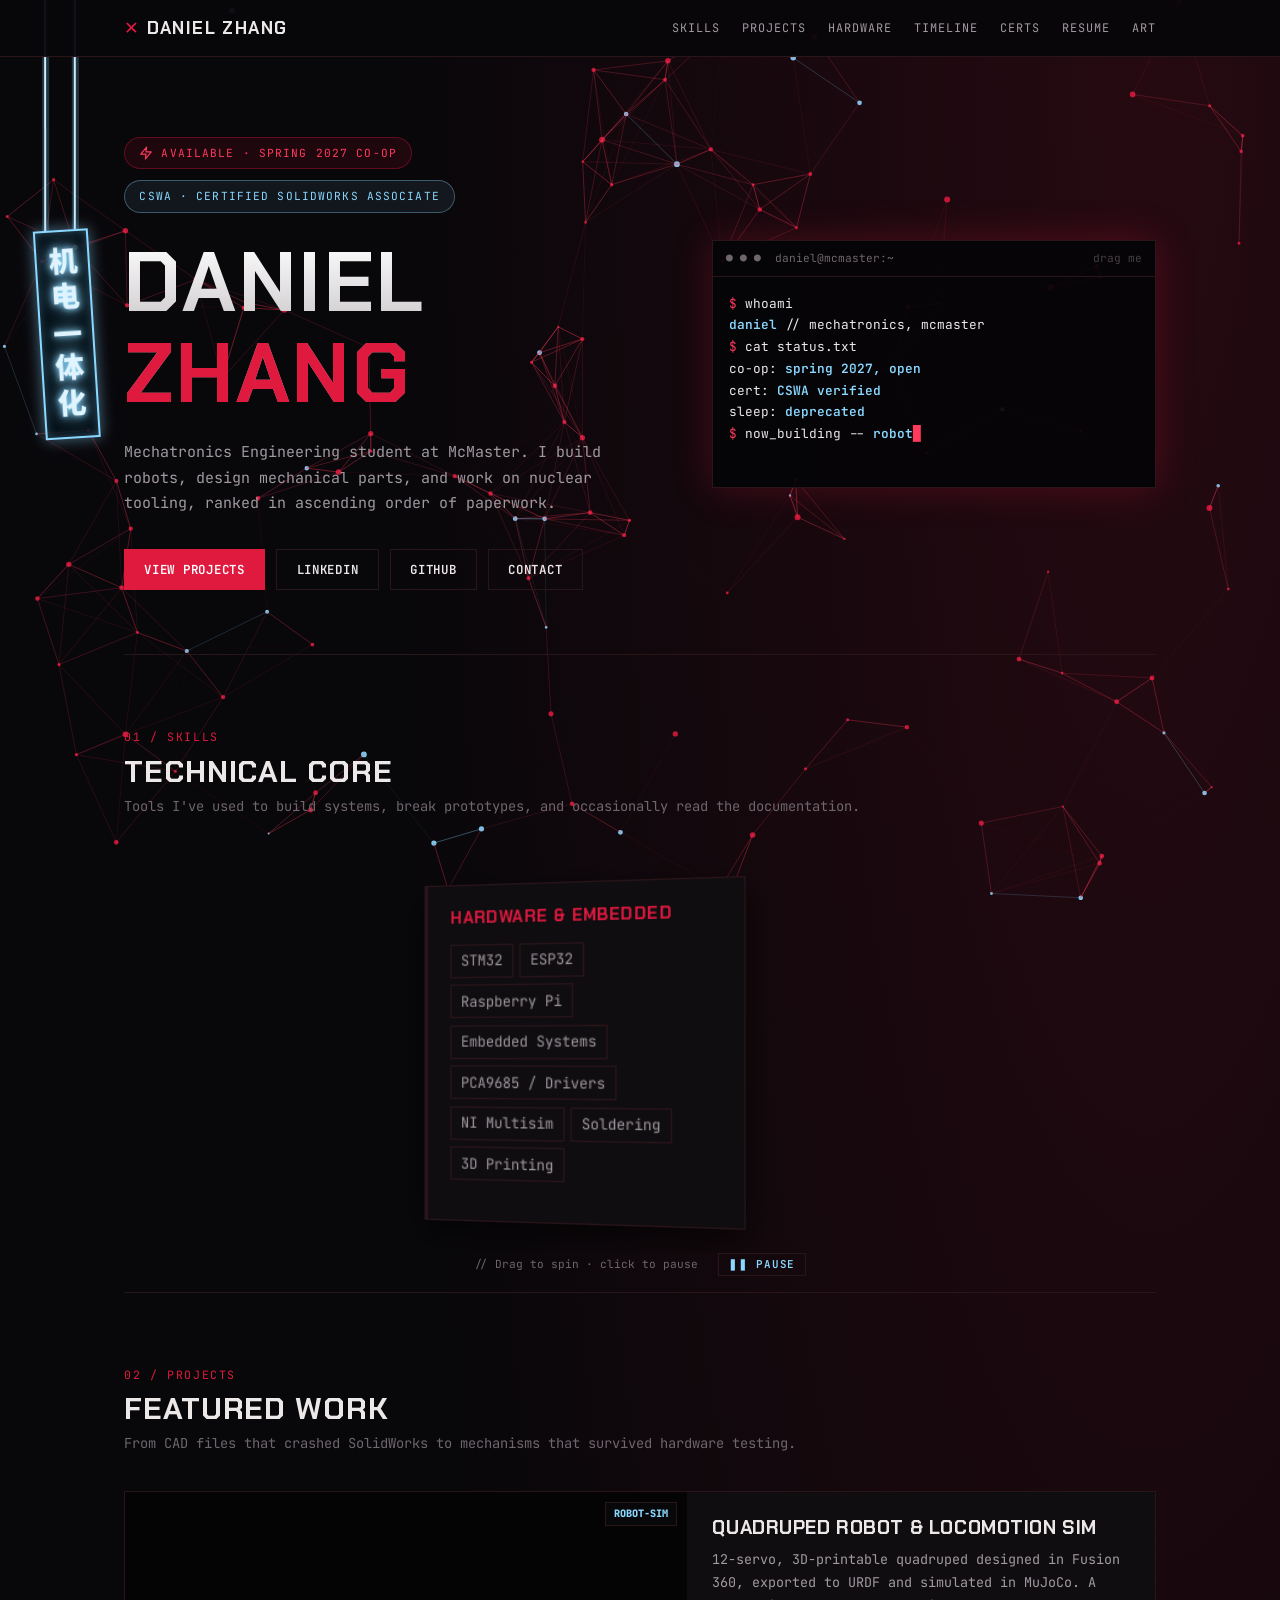
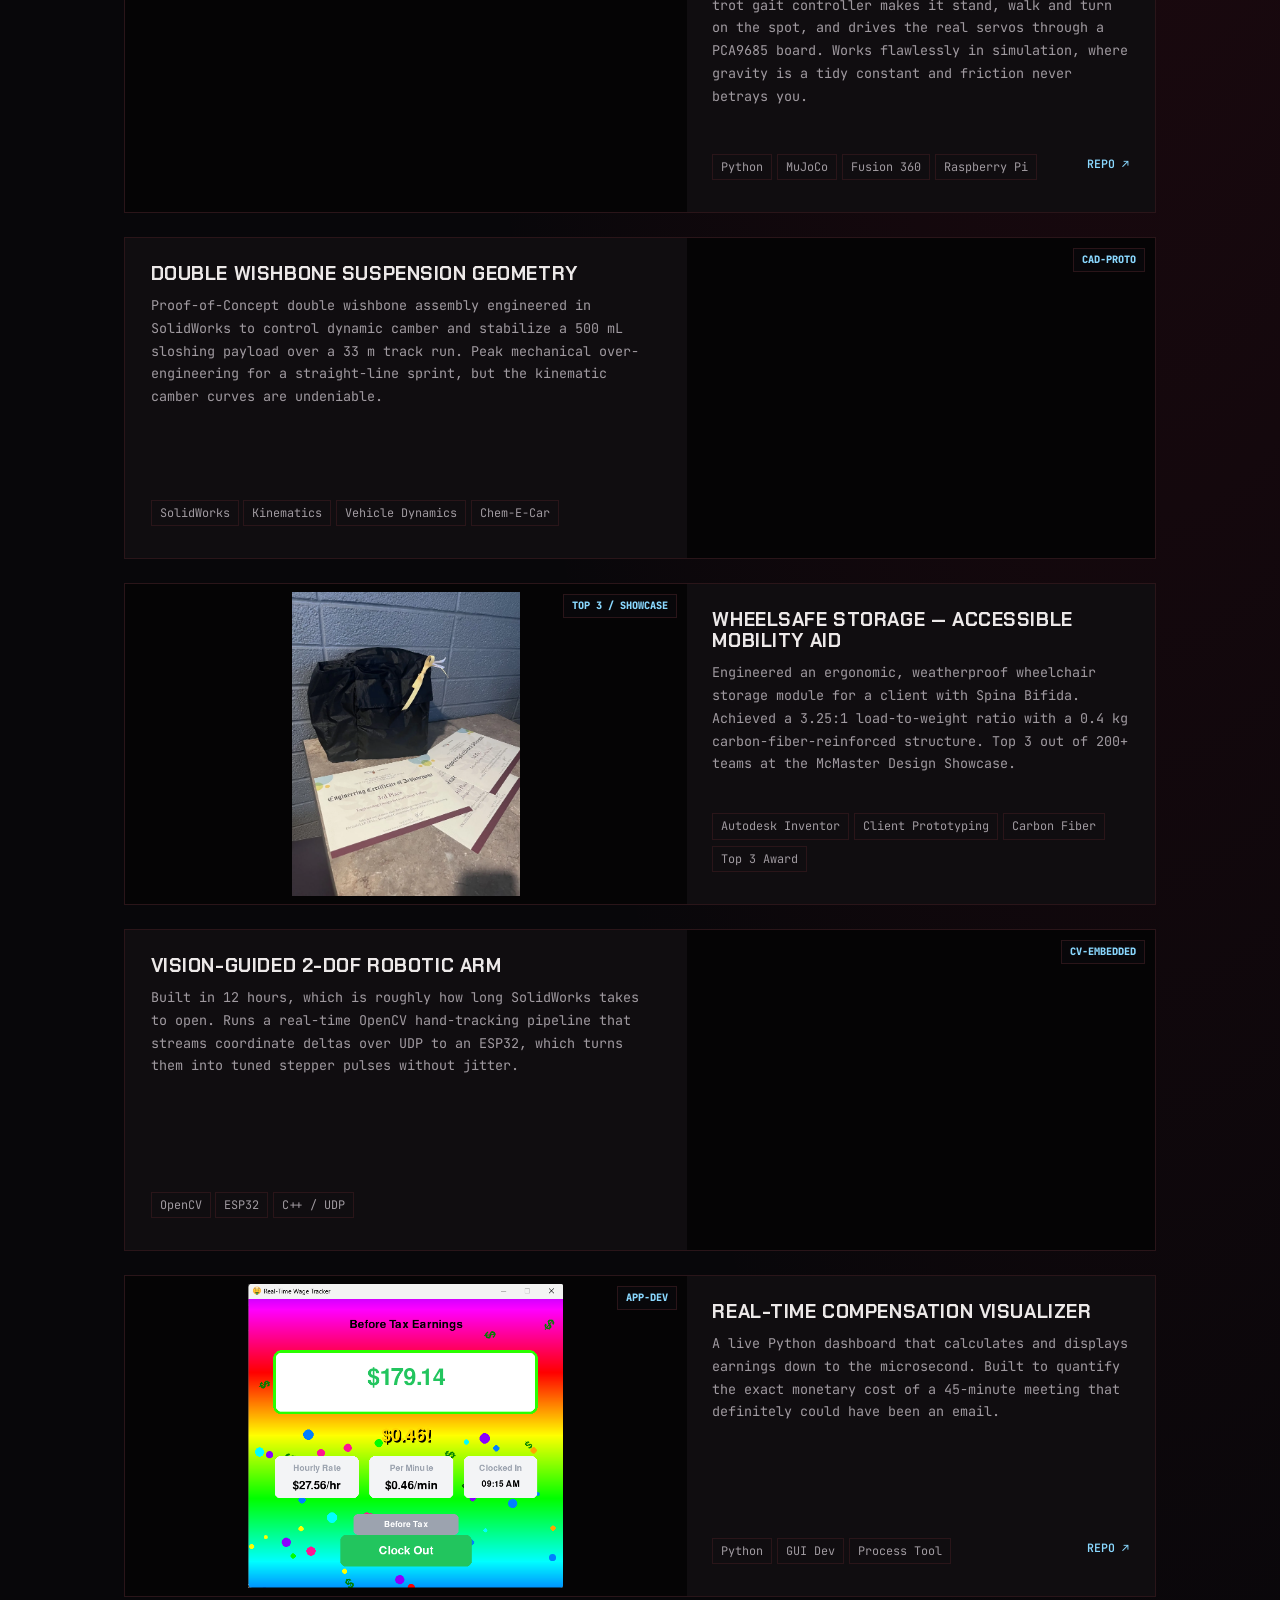
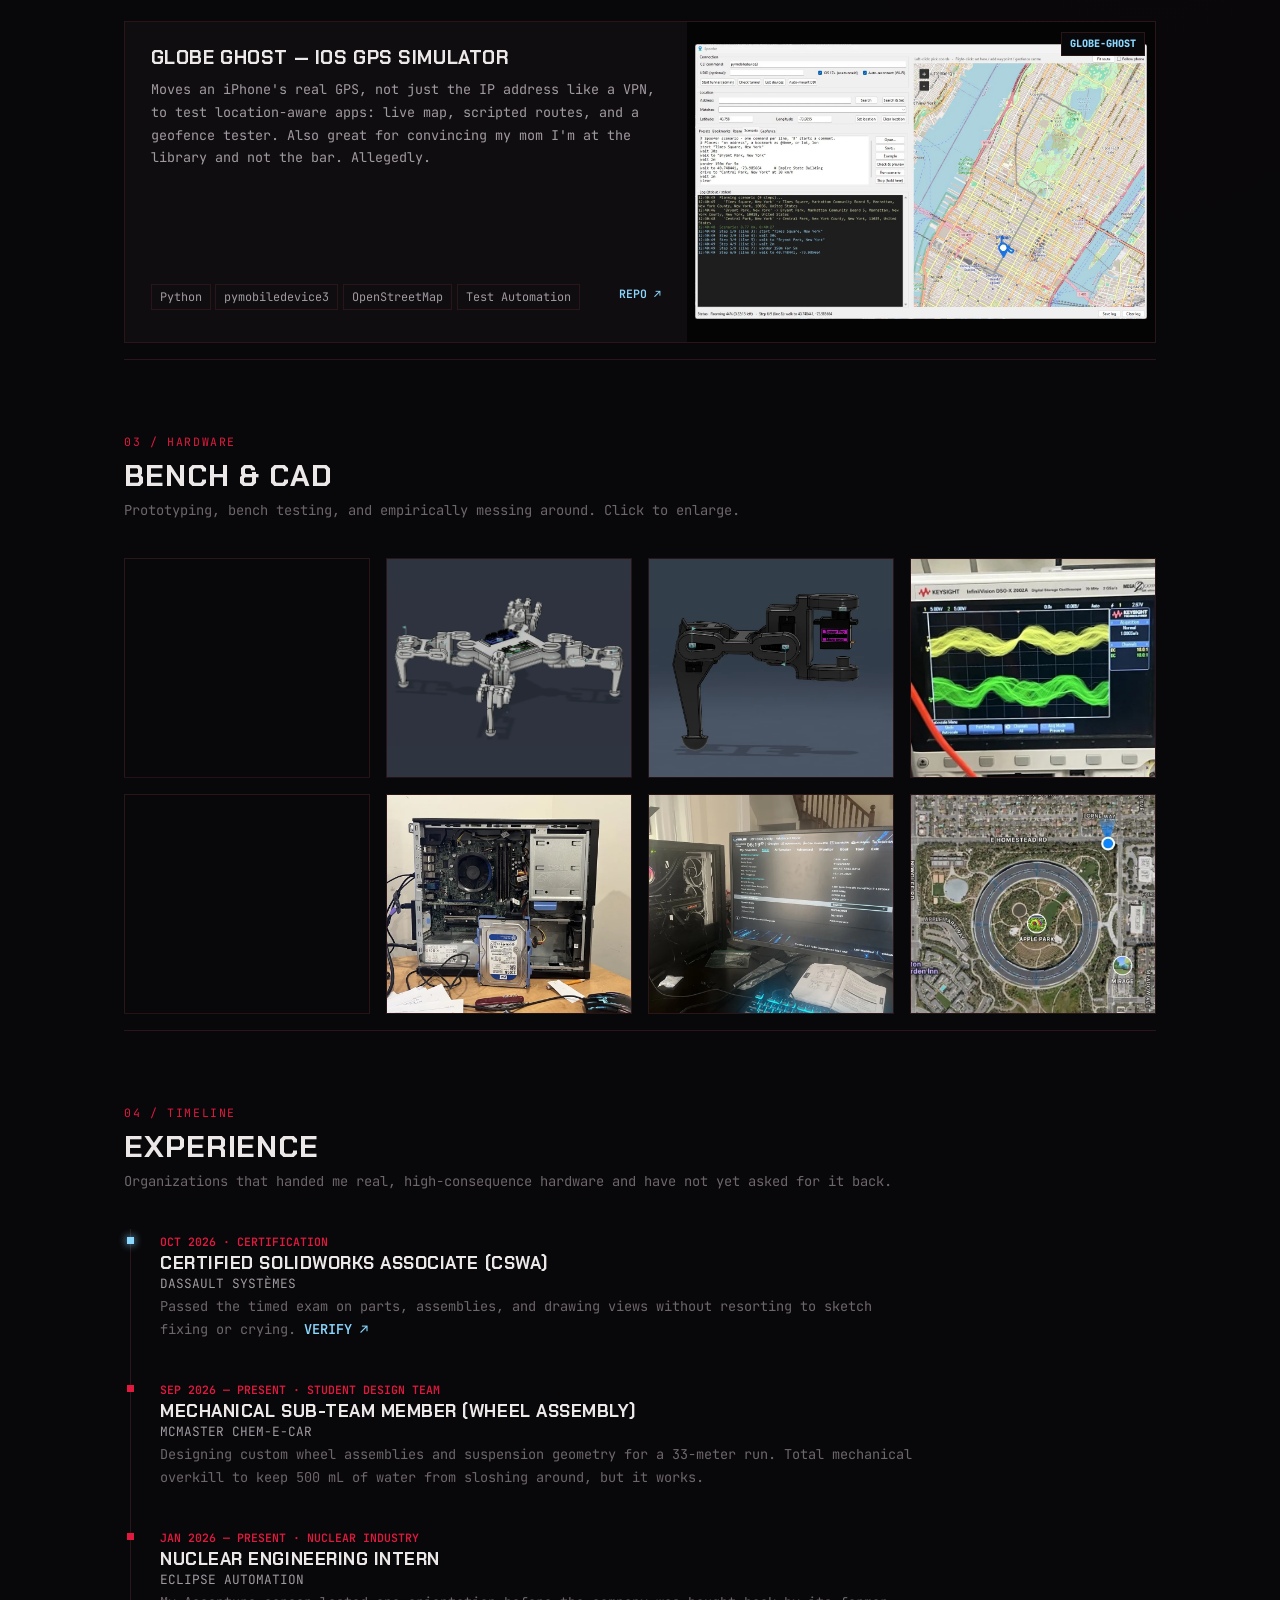
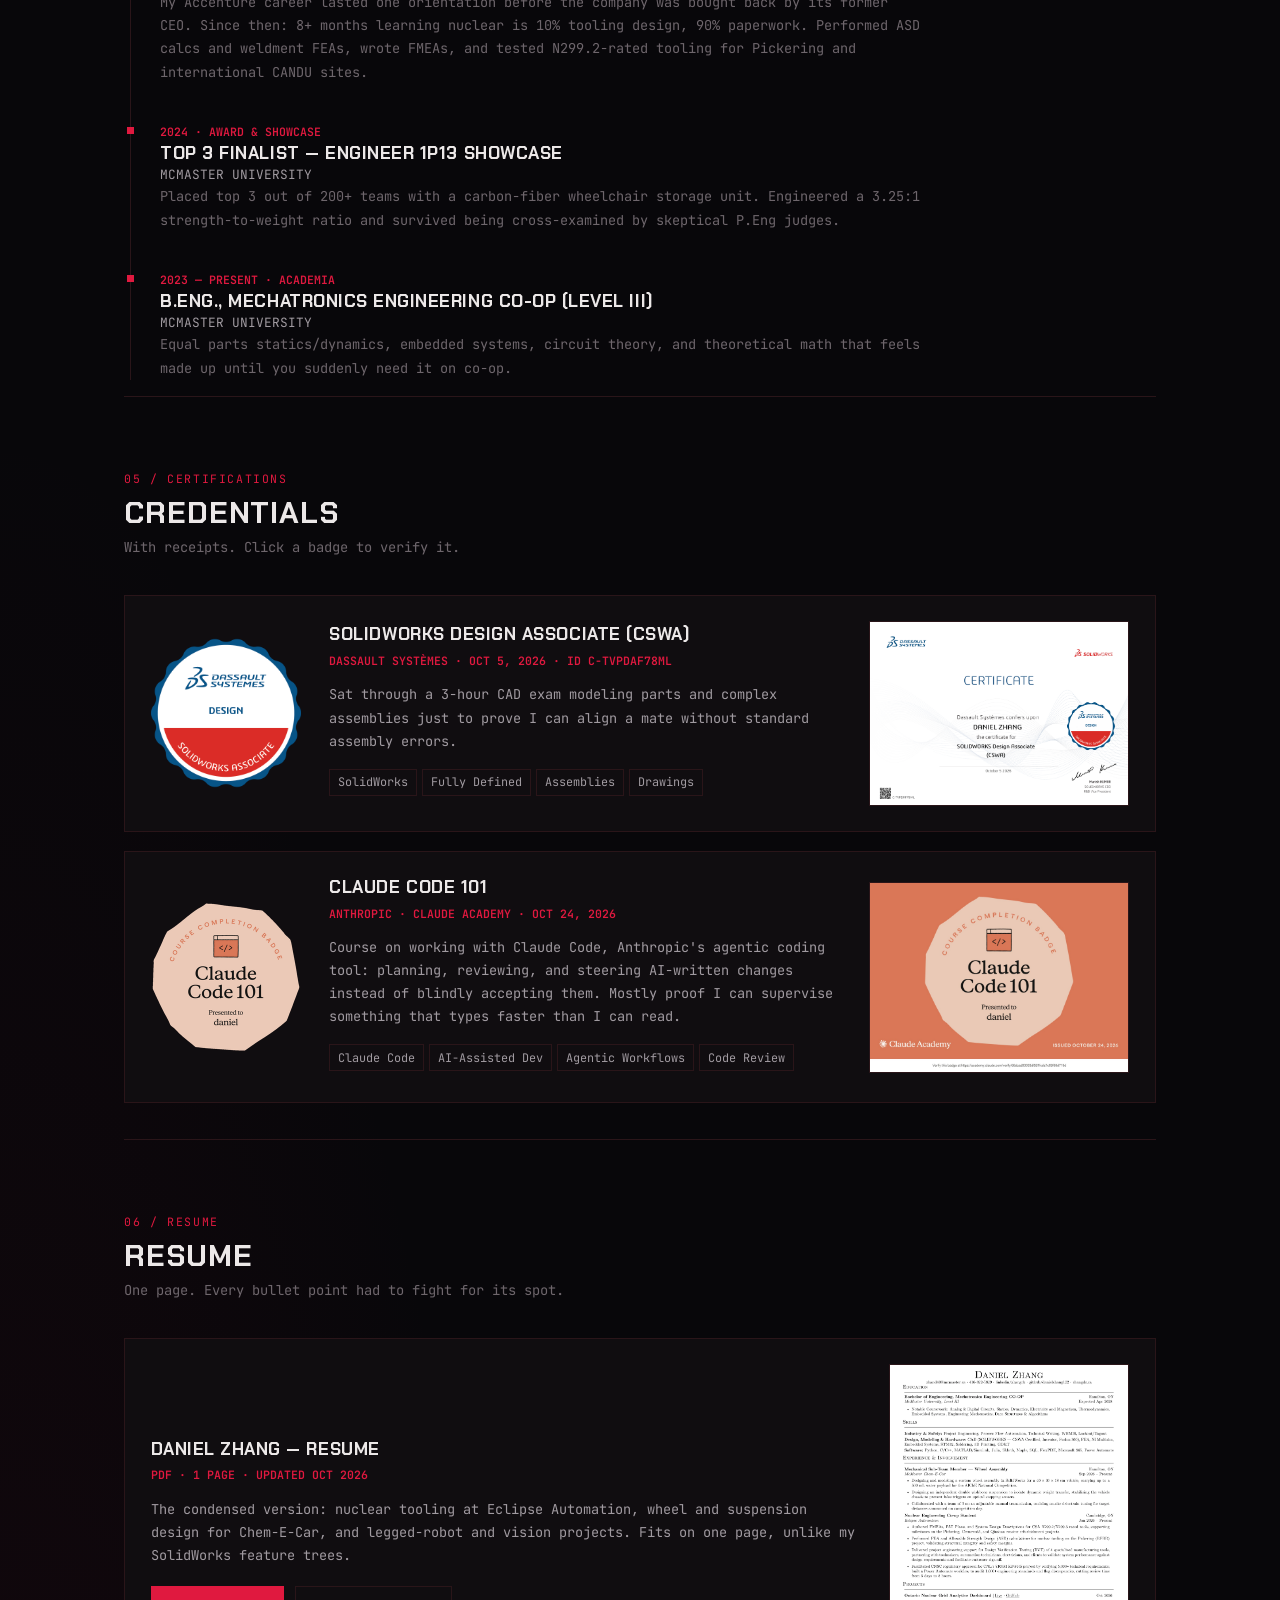
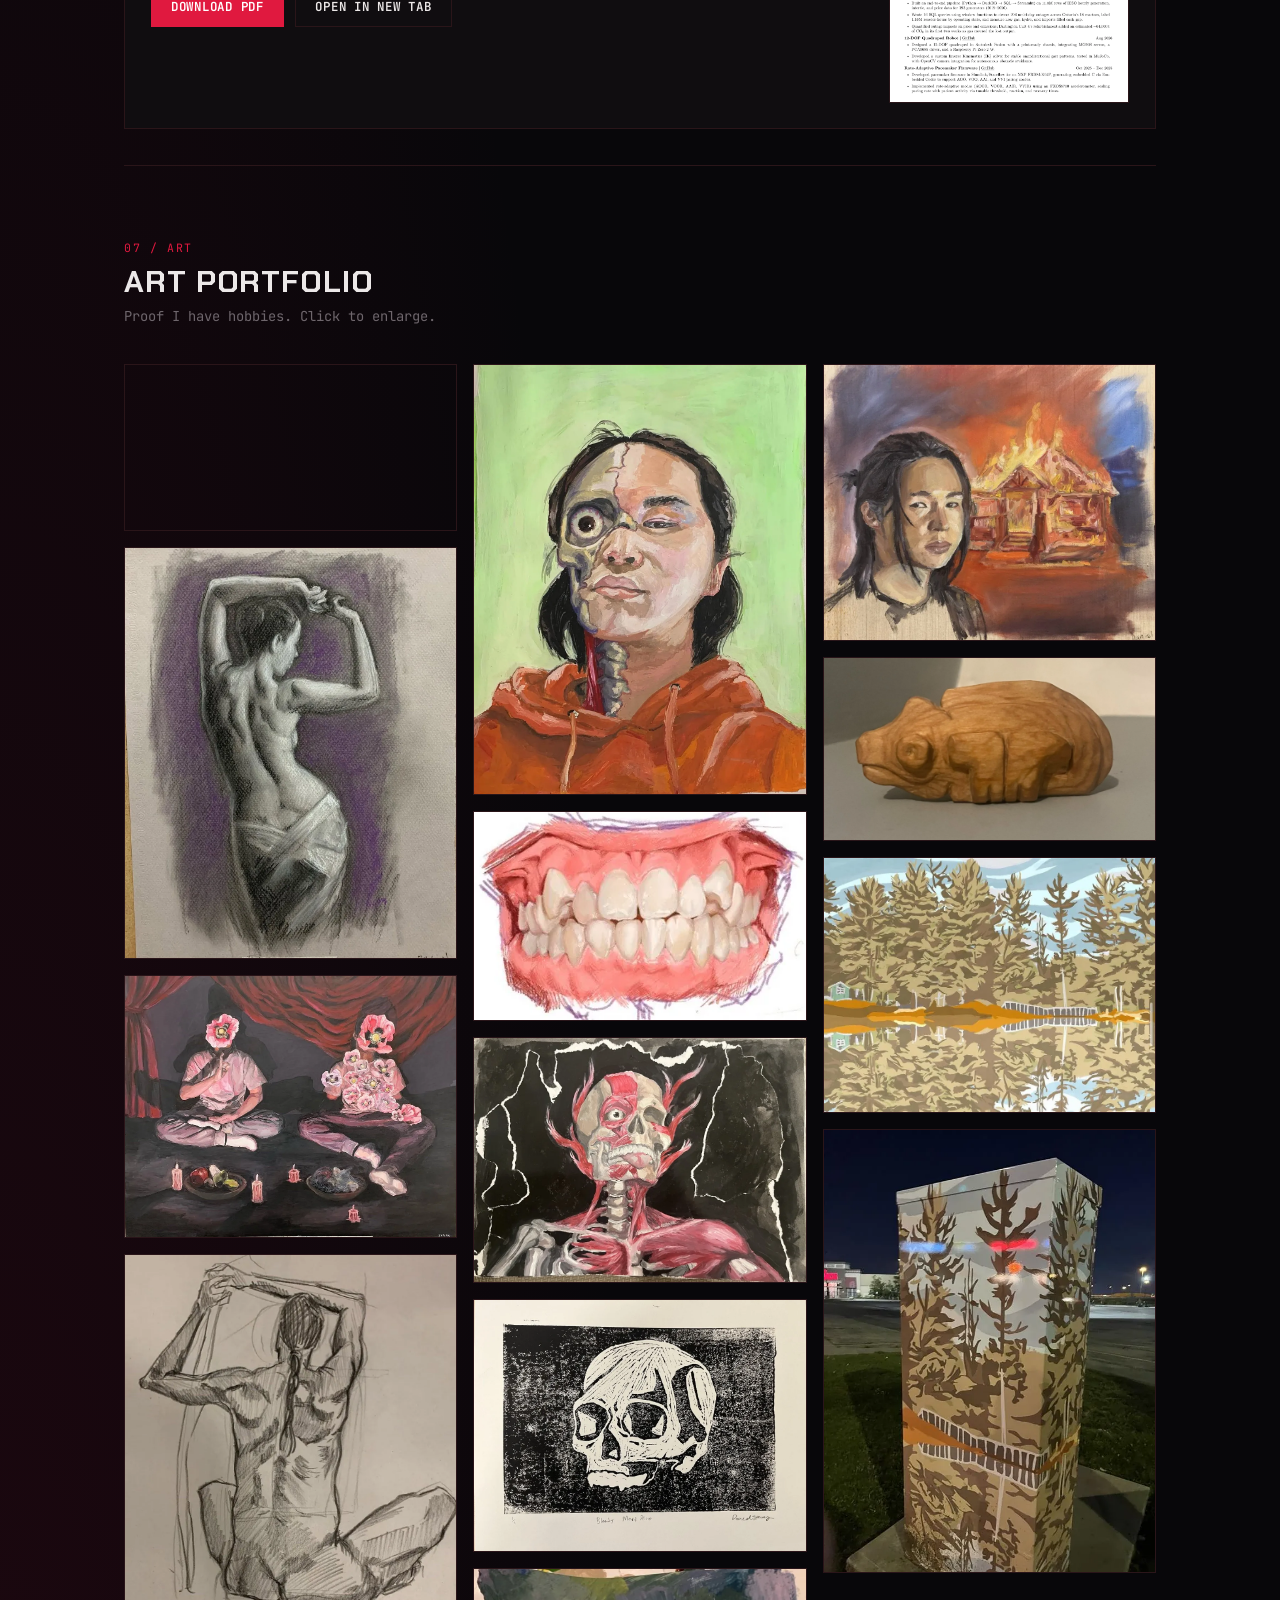
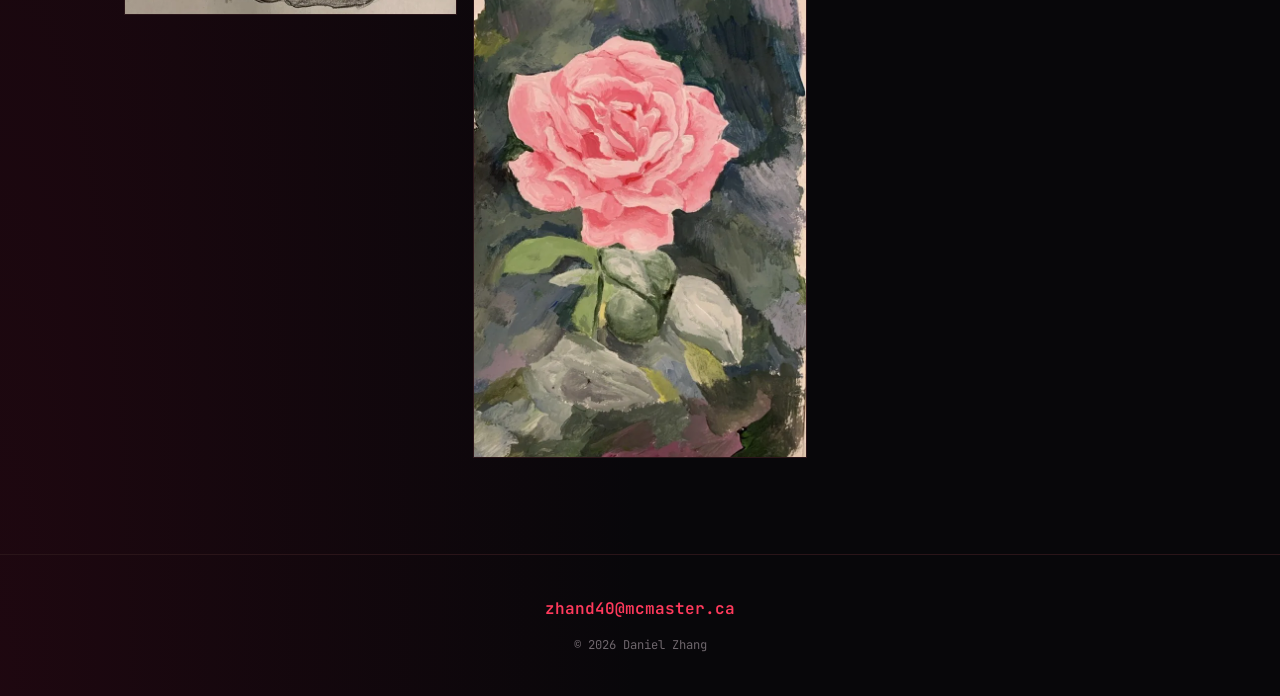
==== commit 3b6a5590: "Cut page weight and fix accessibility issues from WebPageTest audit - Convert project and art images" ====
--- a/v1/index.html
+++ b/v1/index.html
@@ -190,7 +190,7 @@
 
         <article class="card reveal">
           <figure>
-            <img src="../images/wheelsafe.jpg" data-lightbox
+            <img src="../images/wheelsafe.webp" data-lightbox
                  alt="WheelSafe Storage — Accessible Mobility Aid"
                  data-caption="Accessible carbon-fiber mobility aid, Top 3 Award">
             <figcaption>TOP 3 / SHOWCASE</figcaption>
@@ -238,7 +238,7 @@
 
         <article class="card reveal">
           <figure>
-            <img src="../images/spoofer.jpg" loading="lazy" data-lightbox
+            <img src="../images/spoofer.webp" loading="lazy" data-lightbox
                  alt="Globe Ghost — iOS GPS Simulator"
                  data-caption="Mid-scenario: a scripted walk through Manhattan on the live map, logged step by step">
             <figcaption>GLOBE-GHOST</figcaption>
@@ -269,19 +269,19 @@
           <figcaption>// Worked on the Chem-E-Car transmission system, because apparently even a shoebox-sized car needs gear selection</figcaption>
         </figure>
         <figure class="bench-item" tabindex="0">
-          <img src="../images/quadruped-cad-v2.png" class="fit-whole" loading="lazy" data-lightbox
+          <img src="../images/quadruped-cad-v2.webp" class="fit-whole" loading="lazy" data-lightbox
                alt="Quadruped CAD with Raspberry Pi and PCA9685 servo board"
                data-caption="Full 12-DOF quadruped assembly, now with the Raspberry Pi and servo driver on board. Twelve degrees of freedom, twelve servos, twelve fresh opportunities for a mate error.">
           <figcaption>// Full 12-DOF quadruped assembly, now with the Raspberry Pi and servo driver on board. Twelve degrees of freedom, twelve servos, twelve fresh opportunities for a mate error.</figcaption>
         </figure>
         <figure class="bench-item" tabindex="0">
-          <img src="../images/quadruped-leg.png" loading="lazy" data-lightbox
+          <img src="../images/quadruped-leg.webp" loading="lazy" data-lightbox
                alt="Kinematic Linkage"
                data-caption="Kinematic linkage for one leg. There are four legs, so every problem here comes in a pack of four.">
           <figcaption>// Kinematic linkage for one leg. There are four legs, so every problem here comes in a pack of four.</figcaption>
         </figure>
         <figure class="bench-item" tabindex="0">
-          <img src="../images/accidental-antenna.jpg" loading="lazy" data-lightbox
+          <img src="../images/accidental-antenna.webp" loading="lazy" data-lightbox
                alt="Accidental Antenna"
                data-caption="Accidental RF antenna: when poor probe grounding becomes generative art">
           <figcaption>// Accidental RF antenna: when poor probe grounding becomes generative art</figcaption>
@@ -293,19 +293,19 @@
           <figcaption>// HV pulse discharge test: Officially a high-voltage pulse discharge experiment, unofficially a very enthusiastic "spark" generator</figcaption>
         </figure>
         <figure class="bench-item" tabindex="0">
-          <img src="../images/computer-bootleg.jpg" loading="lazy" data-lightbox
+          <img src="../images/computer-bootleg.webp" loading="lazy" data-lightbox
                alt="Dell Bootleg"
                data-caption="&quot;Acquired&quot; from high school. Upgraded the CPU/RAM with spare parts and e-waste finds and kept a 24/7 Minecraft server alive for 2 months">
           <figcaption>// "Acquired" from high school. Upgraded the CPU/RAM with spare parts and e-waste finds and kept a 24/7 Minecraft server alive for 2 months</figcaption>
         </figure>
         <figure class="bench-item" tabindex="0">
-          <img src="../images/newcomputer.jpg" loading="lazy" data-lightbox
+          <img src="../images/newcomputer.webp" loading="lazy" data-lightbox
                alt="First POST"
                data-caption="The rarest sight in engineering: everything working on the first try">
           <figcaption>// The rarest sight in engineering: everything working on the first try</figcaption>
         </figure>
         <figure class="bench-item" tabindex="0">
-          <img src="../images/spoofer-apple-park.jpg" loading="lazy" data-lightbox
+          <img src="../images/spoofer-apple-park.webp" loading="lazy" data-lightbox
                alt="Spoofer Field Test"
                data-caption="Exhibit A: Find My placing me at Apple Park. For the record, I have never been to Cupertino. Or California. Spoofer working as intended.">
           <figcaption>// Exhibit A: Find My placing me at Apple Park. For the record, I have never been to Cupertino. Or California. Spoofer working as intended.</figcaption>
@@ -409,7 +409,7 @@
             <a class="btn" href="../Daniel_Zhang_Resume.pdf" target="_blank" rel="noopener">Open in new tab</a>
           </div>
         </div>
-        <img src="../images/resume-preview.png" loading="lazy" data-lightbox
+        <img src="../images/resume-preview.webp" loading="lazy" data-lightbox
              alt="Resume"
              data-caption="Daniel Zhang, Mechatronics Engineering">
       </div>
@@ -426,40 +426,40 @@
         <video src="../images/blender.mp4" autoplay muted loop playsinline preload="metadata" data-lightbox
                aria-label="Hang In There"
                data-caption="A visual reminder to save your work before attempting a render."></video>
-        <img src="../images/sketch-2.jpg" loading="lazy" data-lightbox
+        <img src="../images/sketch-2.webp" loading="lazy" data-lightbox
              alt="Toned Back Study"
              data-caption="Charcoal on paper. I still find black dust from this on my desk.">
-        <img src="../images/painting.jpg" loading="lazy" data-lightbox
+        <img src="../images/painting.webp" loading="lazy" data-lightbox
              alt="Floral Heads"
              data-caption="Painting faces requires perfect symmetry. Painting flowers over them does not. Efficiency.">
-        <img src="../images/sketch.jpg" loading="lazy" data-lightbox
+        <img src="../images/sketch.webp" loading="lazy" data-lightbox
              alt="Live Figure Drawing"
              data-caption="Stared intensely at the back of a naked man for an hour just to avoid drawing his hands.">
-        <img src="../images/self-portrait-3.jpg" loading="lazy" data-lightbox
+        <img src="../images/self-portrait-3.webp" loading="lazy" data-lightbox
              alt="Half Dead Portrait"
              data-caption="Acrylic self-portrait. How it feels to fix broken CAD constraints at 2 AM.">
-        <img src="../images/digital-teeth.jpeg" loading="lazy" data-lightbox
+        <img src="../images/digital-teeth.webp" loading="lazy" data-lightbox
              alt="Dental Study"
              data-caption="A reminder to floss. Or else I will draw your teeth.">
-        <img src="../images/skull.jpg" loading="lazy" data-lightbox
+        <img src="../images/skull.webp" loading="lazy" data-lightbox
              alt="Flayed Skull"
              data-caption="Anatomical study of facial musculature. Mostly an excuse to use up my red paint.">
-        <img src="../images/skull2.jpg" loading="lazy" data-lightbox
+        <img src="../images/skull2.webp" loading="lazy" data-lightbox
              alt="Block Print Skull"
              data-caption="Linocut print. The hardest part was not gouging my thumb with the carving tool.">
-        <img src="../images/flower.jpg" loading="lazy" data-lightbox
+        <img src="../images/flower.webp" loading="lazy" data-lightbox
              alt="Pink Rose"
              data-caption="The mandatory flower painting to prove to my mom I can paint nice things.">
-        <img src="../images/self-portrait-1.jpg" loading="lazy" data-lightbox
+        <img src="../images/self-portrait-1.webp" loading="lazy" data-lightbox
              alt="Everything Is Fine"
              data-caption="Just a totally normal self-portrait with zero underlying metaphors.">
-        <img src="../images/chameleon.jpg" loading="lazy" data-lightbox
+        <img src="../images/chameleon.webp" loading="lazy" data-lightbox
              alt="Wood Lizard"
              data-caption="Carved from a single block of wood. The chisel slipped and I needed 11 stitches.">
-        <img src="../images/lake-reflection.jpg" loading="lazy" data-lightbox
+        <img src="../images/lake-reflection.webp" loading="lazy" data-lightbox
              alt="Lake Reflection"
              data-caption="A digital landscape that won a local contest. Naturally, they printed it on a municipal utility box.">
-        <img src="../images/utility-box-install.jpg" loading="lazy" data-lightbox
+        <img src="../images/utility-box-install.webp" loading="lazy" data-lightbox
              alt="Utility Box Install"
              data-caption="Here it is in the wild, circa 2022. I can now claim public infrastructure installations.">
       </div>
